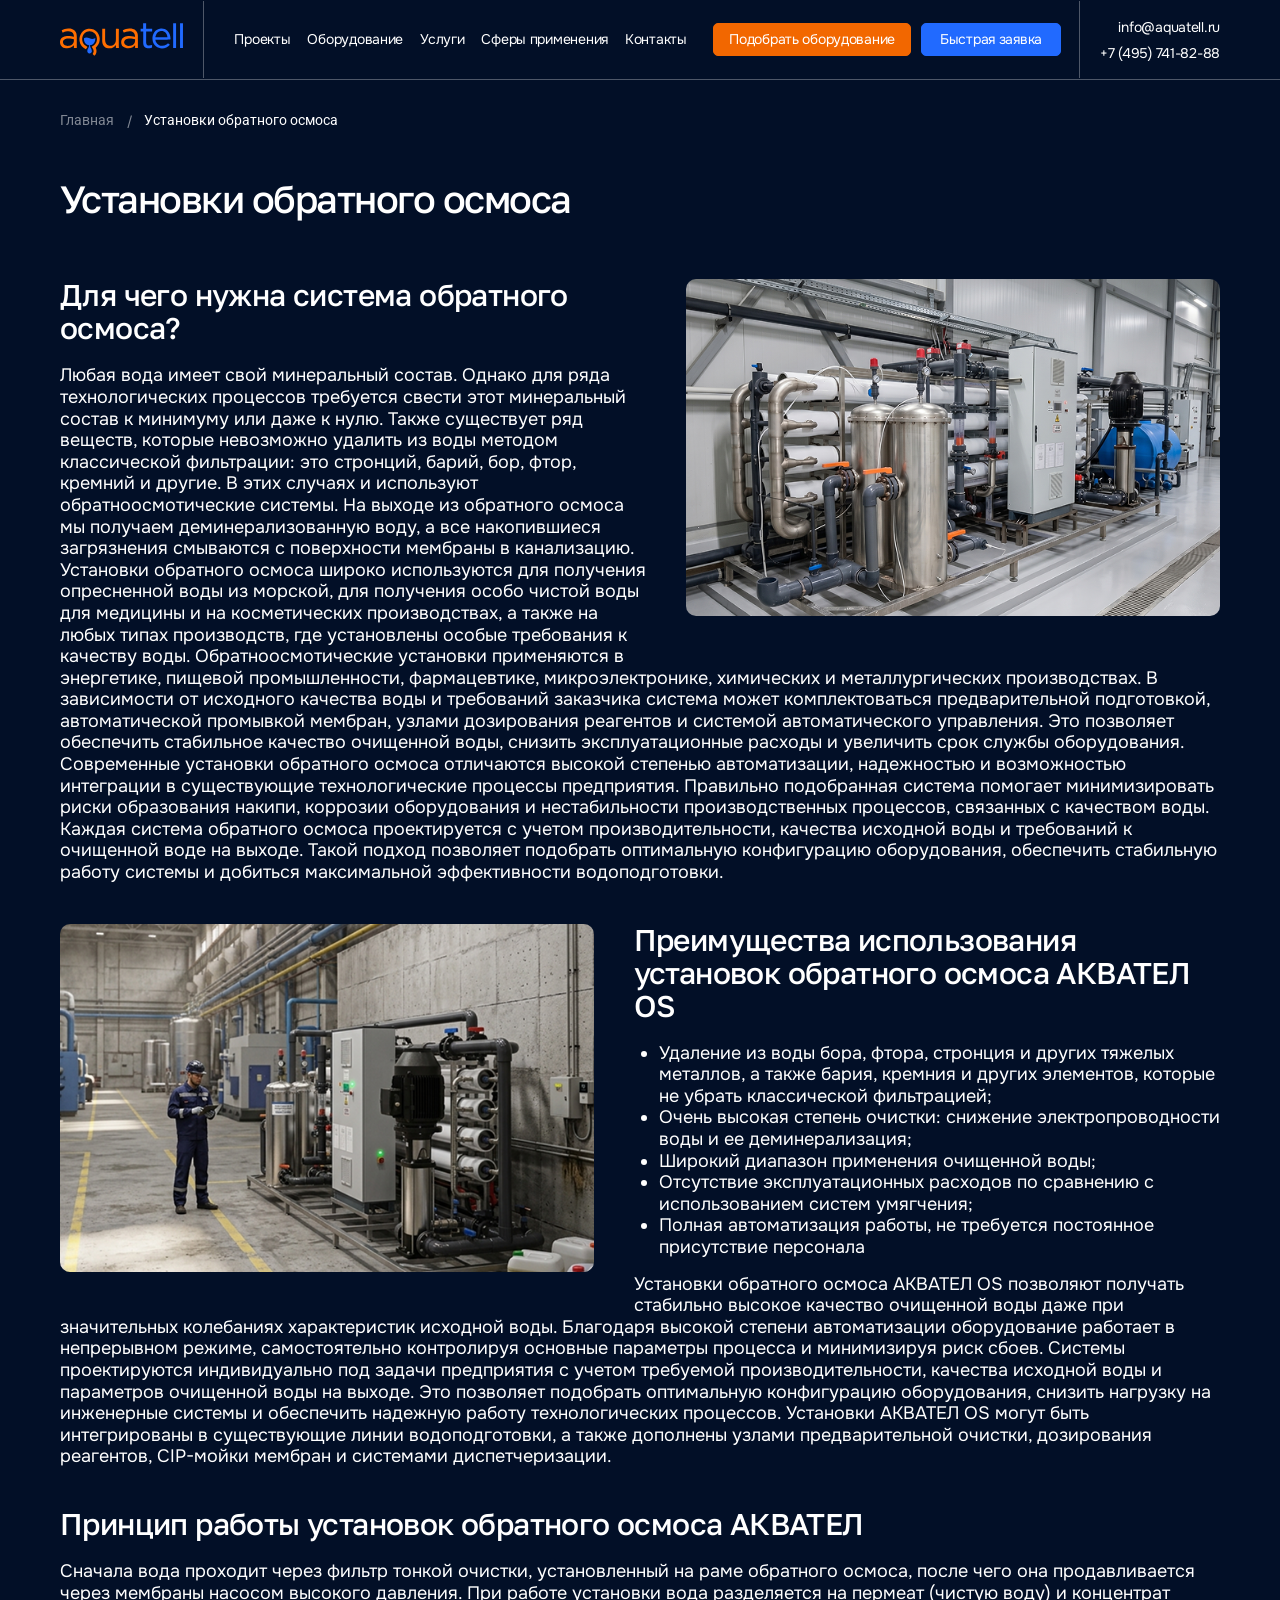
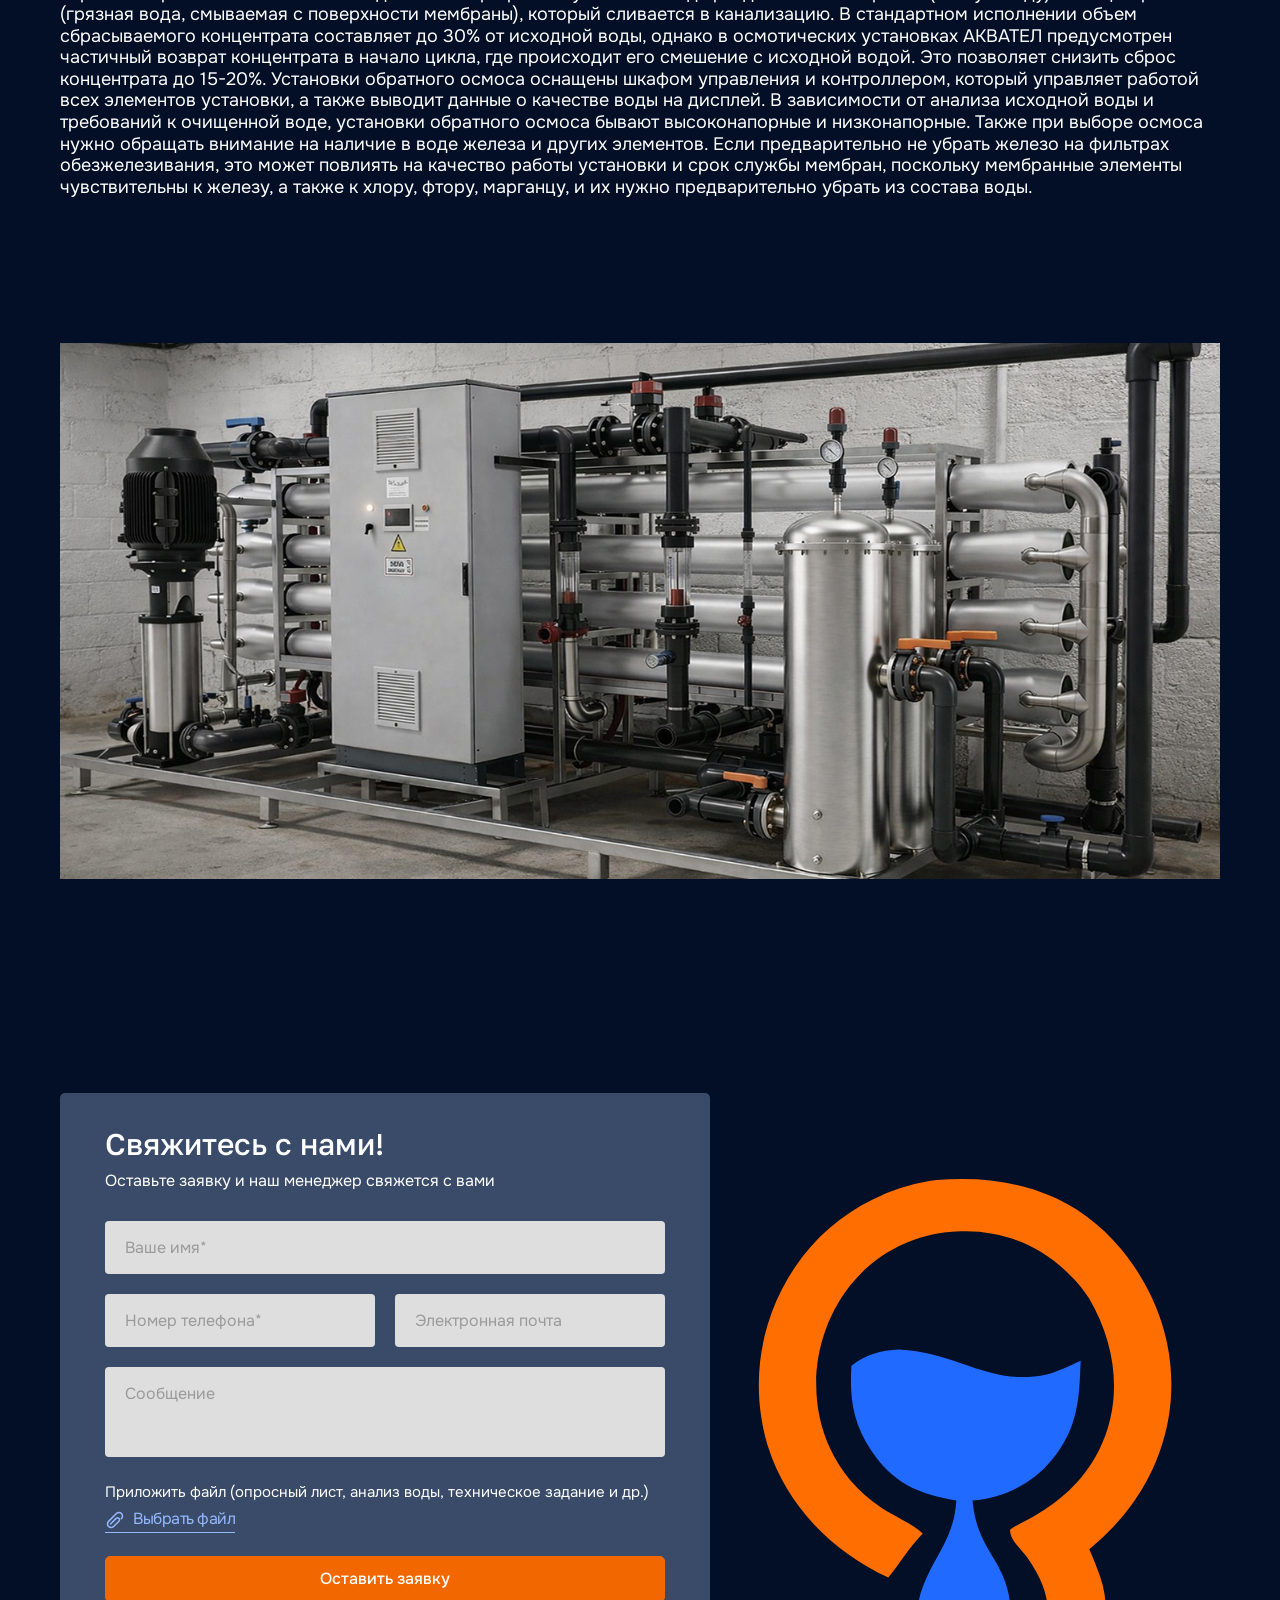
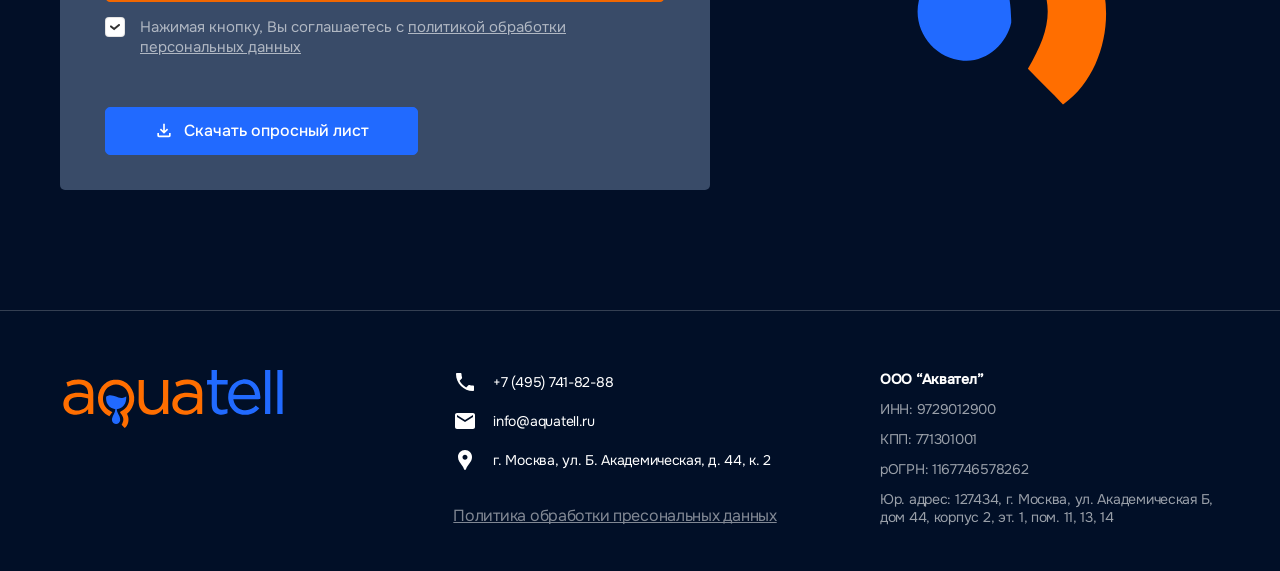
==== hardware-page.html @ abd2ed3e "Add files via upload" ====
<!DOCTYPE html>
<html lang="ru">
  <head>
    <title>Оборудование</title>
    <meta charset="utf-8">
    <meta name="viewport" content="width=device-width, initial-scale=1.0">
    <meta http-equiv="X-UA-Compatible" content="ie=edge">
    <meta name="description" content="Aquatell - Производство систем промышленной водоподготовки">
    <meta name="apple-mobile-web-app-title" content="Aquatell">
    <meta name="theme-color" content="#00000003;">
    <meta name="msapplication-navbutton-color" content="#00000003;">
    <meta name="apple-mobile-web-app-status-bar-style" content="default">
    <link rel="icon" type="image/png" href="img/favicon/favicon-96x96.png" sizes="96x96">
    <link rel="icon" type="image/svg+xml" href="img/favicon/favicon.svg">
    <link rel="shortcut icon" href="img/favicon/favicon.ico">
    <link rel="apple-touch-icon" sizes="180x180" href="img/favicon/apple-touch-icon.png">
    <link rel="manifest" href="img/favicon/site.webmanifest" crossorigin="use-credentials">
    <meta property="og:title" content="Aquatell">
    <meta property="og:image" content="img/content/open-graph.png">
    <meta property="og:type" content="website">
    <meta property="og:url" content="https://test.ru/">
    <meta property="og:description" content="Aquatell — Производство систем промышленной водоподготовки">
    <meta property="og:image:width" content="1200">
    <meta property="og:image:height" content="630">
    <link rel="stylesheet" href="css/style.min.css">
  </head>
  <body>
    <div class="visually-hidden"><svg xmlns="http://www.w3.org/2000/svg" xmlns:xlink="http://www.w3.org/1999/xlink"><defs>
<clipPath id="clip0_566_2673">
<rect width="24" height="24" fill="white"/>
</clipPath>

<clipPath id="clip0_566_2668">
<rect width="24" height="24" fill="white"/>
</clipPath>

<clipPath id="clip0_566_2663">
<rect width="24" height="24" fill="white"/>
</clipPath>
</defs><symbol id="icon-arrow-right" viewBox="0 0 8 15"><g fill="none">
  <path d="M0.00180292 1.15557L1.1344 -0.00028038L7.3034 6.29913C7.40284 6.40006 7.48176 6.52009 7.53561 6.65231C7.58946 6.78452 7.61719 6.92631 7.61719 7.06951C7.61719 7.21272 7.58946 7.3545 7.53561 7.48672C7.48176 7.61893 7.40284 7.73896 7.3034 7.8399L1.1344 14.1426L0.00287008 12.9867L5.79291 7.07115L0.00180292 1.15557Z" fill="CurrentColor"/>
</g></symbol><symbol id="icon-arrow-top-right" viewBox="0 0 20 20"><g fill="none">
  <path d="M18.207 18.5V1H0.707031M18.207 1L0.707031 18.5" stroke="CurrentColor" stroke-width="2"/>
</g></symbol><symbol id="icon-attach" viewBox="0 0 20 20"><g fill="none">
<path d="M16.3383 8.73415L16.4525 8.62082C17.1237 7.94757 17.5006 7.03567 17.5006 6.08499C17.5006 5.13431 17.1237 4.22241 16.4525 3.54915C15.7796 2.87733 14.8675 2.5 13.9167 2.5C12.9658 2.5 12.0537 2.87733 11.3808 3.54915L3.54915 11.3808C2.87733 12.0537 2.5 12.9658 2.5 13.9167C2.5 14.8675 2.87733 15.7796 3.54915 16.4525C4.22241 17.1237 5.13431 17.5006 6.08499 17.5006C7.03567 17.5006 7.94757 17.1237 8.62082 16.4525L13.9133 11.1558C14.1861 10.8819 14.3716 10.5333 14.4466 10.1541C14.5216 9.77488 14.4827 9.38194 14.3348 9.02479C14.1869 8.66764 13.9366 8.36226 13.6154 8.14712C13.2942 7.93198 12.9166 7.81671 12.53 7.81582C12.0111 7.81613 11.5136 8.02233 11.1467 8.38915L5.59915 13.9358" stroke="CurrentColor" stroke-width="1.5" stroke-miterlimit="10" stroke-linecap="round" stroke-linejoin="round"/>
</g></symbol><symbol id="icon-breadcrumb" viewBox="0 0 6 9"><g fill="none">
  <path d="M0.5 0.5L4.5 4.5L0.5 8.5" stroke="CurrentColor" stroke-linecap="round"/>
</g></symbol><symbol id="icon-check" viewBox="0 0 10 7"><g fill="none">
<path d="M1 2.42857L4.13043 5L9 1" stroke="CurrentColor" stroke-width="2" stroke-linecap="round"/>
</g></symbol><symbol id="icon-cross" viewBox="0 0 30 30"><g fill="none">
  <path fill-rule="evenodd" clip-rule="evenodd" d="M6.83667 6.83667C7.01246 6.66111 7.25074 6.5625 7.49918 6.5625C7.74761 6.5625 7.98589 6.66111 8.16168 6.83667L23.1617 21.8367C23.2538 21.9225 23.3277 22.026 23.3789 22.141C23.4301 22.256 23.4577 22.3801 23.4599 22.506C23.4621 22.6319 23.439 22.7569 23.3918 22.8737C23.3447 22.9904 23.2745 23.0965 23.1855 23.1855C23.0965 23.2745 22.9904 23.3447 22.8737 23.3918C22.7569 23.439 22.6319 23.4621 22.506 23.4599C22.3801 23.4577 22.256 23.4301 22.141 23.3789C22.026 23.3277 21.9225 23.2538 21.8367 23.1617L6.83667 8.16168C6.66111 7.98589 6.5625 7.74761 6.5625 7.49918C6.5625 7.25074 6.66111 7.01246 6.83667 6.83667Z" fill="CurrentColor"/>
  <path fill-rule="evenodd" clip-rule="evenodd" d="M23.1626 6.83667C23.3381 7.01246 23.4367 7.25074 23.4367 7.49918C23.4367 7.74761 23.3381 7.98589 23.1626 8.16168L8.16255 23.1617C7.98483 23.3273 7.74978 23.4174 7.5069 23.4131C7.26402 23.4089 7.03229 23.3105 6.86052 23.1387C6.68876 22.9669 6.59037 22.7352 6.58608 22.4923C6.5818 22.2495 6.67195 22.0144 6.83755 21.8367L21.8376 6.83667C22.0133 6.66111 22.2516 6.5625 22.5001 6.5625C22.7485 6.5625 22.9868 6.66111 23.1626 6.83667Z" fill="CurrentColor"/>
</g></symbol><symbol id="icon-delete" viewBox="0 0 16 16"><g fill="none">
<path d="M12 4L4 12M4 4L12 12" stroke="#CE4242" stroke-width="2" stroke-linecap="round" stroke-linejoin="round"/>
</g></symbol><symbol id="icon-download" viewBox="0 0 20 20"><g fill="none">
<path d="M9.9987 12.834L5.83203 8.66732L6.9987 7.45898L9.16536 9.62565V2.83398H10.832V9.62565L12.9987 7.45898L14.1654 8.66732L9.9987 12.834ZM4.9987 16.1673C4.54036 16.1673 4.14814 16.0043 3.82203 15.6782C3.49592 15.352 3.33259 14.9595 3.33203 14.5007V12.0007H4.9987V14.5007H14.9987V12.0007H16.6654V14.5007C16.6654 14.959 16.5023 15.3515 16.1762 15.6782C15.8501 16.0048 15.4576 16.1679 14.9987 16.1673H4.9987Z" fill="CurrentColor"/>
</g></symbol><symbol id="icon-loc" viewBox="0 0 24 24"><g fill="none">
<g clip-path="url(#clip0_566_2673)">
<path d="M12 2C8.13 2 5 5.13 5 9C5 10.74 5.5 12.37 6.41 13.84C7.36 15.38 8.61 16.7 9.57 18.24C10.04 18.99 10.38 19.69 10.74 20.5C11 21.05 11.21 22 12 22C12.79 22 13 21.05 13.25 20.5C13.62 19.69 13.95 18.99 14.42 18.24C15.38 16.71 16.63 15.39 17.58 13.84C18.5 12.37 19 10.74 19 9C19 5.13 15.87 2 12 2ZM12 11.75C10.62 11.75 9.5 10.63 9.5 9.25C9.5 7.87 10.62 6.75 12 6.75C13.38 6.75 14.5 7.87 14.5 9.25C14.5 10.63 13.38 11.75 12 11.75Z" fill="white"/>
</g>

</g></symbol><symbol id="icon-mail" viewBox="0 0 24 24"><g fill="none">
<g clip-path="url(#clip0_566_2668)">
<path d="M20 4H4C2.9 4 2.01 4.9 2.01 6L2 18C2 19.1 2.9 20 4 20H20C21.1 20 22 19.1 22 18V6C22 4.9 21.1 4 20 4ZM20 8L12 13L4 8V6L12 11L20 6V8Z" fill="white"/>
</g>

</g></symbol><symbol id="icon-max" viewBox="0 0 16 16"><g fill="none">
<path fill-rule="evenodd" clip-rule="evenodd" d="M8.17189 15.9543C6.60169 15.9543 5.87199 15.7241 4.60362 14.8032C3.80132 15.8392 1.26075 16.6489 1.14995 15.2637C1.14995 14.2239 0.92072 13.3452 0.660929 12.3859C0.351482 11.2041 0 9.888 0 7.98102C0 3.42646 3.72111 0 8.12987 0C12.5424 0 16 3.59529 16 8.02321C16.0148 12.3827 12.5125 15.9311 8.17189 15.9543ZM8.23685 3.93678C6.08977 3.82552 4.41641 5.31812 4.04583 7.6587C3.7402 9.59641 4.2827 11.9562 4.74497 12.079C4.96655 12.1327 5.52434 11.6799 5.87199 11.3307C6.44687 11.7296 7.11631 11.9691 7.81279 12.0252C10.0375 12.1327 11.9385 10.4317 12.0878 8.19974C12.1748 5.96306 10.4619 4.06863 8.23685 3.94063V3.93678Z" fill="CurrentColor"/>
</g></symbol><symbol id="icon-minus" viewBox="0 0 18 18"><g fill="none">
  <path d="M3.75 9H14.25" stroke="CurrentColor" stroke-linecap="round" stroke-linejoin="round"/>
</g></symbol><symbol id="icon-plus" viewBox="0 0 18 18"><g fill="none">
  <path d="M9 3.75V14.25" stroke="CurrentColor" stroke-linecap="round" stroke-linejoin="round"/>
  <path d="M3.75 9H14.25" stroke="CurrentColor" stroke-linecap="round" stroke-linejoin="round"/>
</g></symbol><symbol id="icon-tel" viewBox="0 0 24 24"><g fill="none">
<g clip-path="url(#clip0_566_2663)">
<path d="M6.62 10.79C8.06 13.62 10.38 15.93 13.21 17.38L15.41 15.18C15.68 14.91 16.08 14.82 16.43 14.94C17.55 15.31 18.76 15.51 20 15.51C20.55 15.51 21 15.96 21 16.51V20C21 20.55 20.55 21 20 21C10.61 21 3 13.39 3 4C3 3.45 3.45 3 4 3H7.5C8.05 3 8.5 3.45 8.5 4C8.5 5.25 8.7 6.45 9.07 7.57C9.18 7.92 9.1 8.31 8.82 8.59L6.62 10.79Z" fill="white"/>
</g>

</g></symbol><symbol id="icon-tg" viewBox="0 0 26 26"><g fill="none">
<path d="M21.1821 3.24611C20.9213 3.26545 20.6653 3.32663 20.424 3.42729H20.4207C20.1892 3.51911 19.0882 3.98223 17.4145 4.68423L11.4166 7.21029C7.11281 9.02217 2.88213 10.8064 2.88213 10.8064L2.9325 10.7869C2.9325 10.7869 2.64081 10.8828 2.33613 11.0916C2.14746 11.2108 1.98539 11.3677 1.86 11.5523C1.7105 11.7717 1.59025 12.1072 1.63494 12.4542C1.70806 13.0408 2.08831 13.3926 2.36131 13.5868C2.63756 13.7834 2.90081 13.8752 2.90081 13.8752H2.90731L6.87475 15.2118C7.05269 15.783 8.08375 19.1727 8.33156 19.9535C8.47781 20.4199 8.62 20.7116 8.79794 20.9342C8.88298 21.048 8.98562 21.143 9.10587 21.2194C9.16833 21.257 9.23556 21.2859 9.30575 21.3055L9.26512 21.2958C9.27731 21.299 9.28706 21.3088 9.296 21.312C9.3285 21.321 9.35044 21.3242 9.39187 21.3307C10.0199 21.5209 10.5245 21.1309 10.5245 21.1309L10.5529 21.1081L12.8954 18.9753L16.8214 21.9872L16.9107 22.0254C17.7289 22.3845 18.5577 22.1847 18.9956 21.832C19.4368 21.477 19.6082 21.0228 19.6082 21.0228L19.6367 20.9497L22.6706 5.40736C22.7567 5.02386 22.7786 4.66473 22.6836 4.31617C22.586 3.96315 22.3596 3.65959 22.049 3.46548C21.7886 3.30704 21.4865 3.23061 21.1821 3.24611ZM21.1 4.91173C21.0967 4.96292 21.1065 4.95723 21.0837 5.05554V5.06448L18.0783 20.4451C18.0653 20.467 18.0434 20.515 17.9832 20.5629C17.9199 20.6133 17.8695 20.645 17.6054 20.5402L12.8036 16.8587L9.90294 19.5026L10.5123 15.6107L18.3578 8.29823C18.6812 7.99761 18.5731 7.93423 18.5731 7.93423C18.5959 7.56536 18.0848 7.82617 18.0848 7.82617L8.19181 13.9549L8.18856 13.9386L3.44681 12.342V12.3388L3.43463 12.3364L3.459 12.3266L3.485 12.3136L3.51019 12.3047C3.51019 12.3047 7.74412 10.5204 12.0479 8.70854C14.2027 7.80098 16.3737 6.88692 18.0434 6.18167C19.0336 5.76486 20.0249 5.35048 21.0171 4.93854C21.0837 4.91254 21.0521 4.91173 21.1 4.91173Z" fill="CurrentColor"/>
</g></symbol><symbol id="icon-update" viewBox="0 0 20 20"><g fill="none">
<path d="M17 8.06603V3.82604L15.3013 5.52604C14.2598 4.312 12.8342 3.49172 11.2618 3.2018C9.68938 2.91189 8.06521 3.16985 6.65978 3.93272C5.25434 4.69559 4.15248 5.91732 3.53771 7.39441C2.92295 8.87151 2.8324 10.5148 3.28114 12.0506C3.72988 13.5864 4.69082 14.922 6.00392 15.8349C7.31701 16.7478 8.90299 17.1829 10.4977 17.0678C12.0924 16.9527 13.5996 16.2943 14.7681 15.2022C15.9367 14.1101 16.6962 12.6504 16.9201 11.066H15.5112C15.29 12.3308 14.6435 13.4818 13.6789 14.3284C12.7143 15.1749 11.4895 15.6661 10.2077 15.7203C8.92592 15.7746 7.66408 15.3888 6.63146 14.6269C5.59883 13.8649 4.85746 12.7726 4.53029 11.5311C4.20312 10.2896 4.3098 8.97349 4.83264 7.80099C5.35548 6.62849 6.26308 5.67006 7.40491 5.08465C8.54675 4.49923 9.85423 4.322 11.1105 4.58235C12.3668 4.84269 13.4965 5.52497 14.3121 6.51603L12.7633 8.06603H17Z" fill="CurrentColor"/>
</g></symbol><symbol id="logo-xl" viewBox="0 0 492 626"><g fill="none">
<path d="M211.509 1.33591C297.919 -6.02332 376.091 16.4166 431.369 83.7523C524.327 196.985 506.338 349.351 393.322 440.525C398.068 451.453 402.365 461.837 406.236 473.09C423.88 524.379 408.321 592.644 361.981 625.441C349.715 611.939 333.392 596.776 320.258 582.876C348.955 534.083 354.72 500.567 319.31 450.179C311.908 439.645 299.008 430.331 299.004 417.476C305.122 412.671 318.485 406.235 325.901 402.151C427.397 346.255 447.846 236.392 393.189 142.346C384.172 128.499 375.785 118.942 363.417 107.624C330.331 76.8516 285.796 60.4565 240.025 62.2014C66.0344 67.4062 6.35844 297.494 145.529 391.048C160.74 401.272 182.084 409.918 195.105 421.783C176.468 441.75 170.271 453.986 154.139 474.376C74.9509 437.529 15.5594 368.942 2.88843 283.048C-7.44944 215.741 10.2049 147.204 51.9581 92.5589C90.3999 42.6036 147.885 9.73471 211.509 1.33591Z" fill="#FF6E00"/>
<path d="M166.87 202.779C237.174 206.089 275.657 247.328 342.779 232.564C354.229 230.046 371.622 221.245 383.051 216.211C381.387 262.453 379.835 296.914 348.134 335.049C324.748 363.181 291.511 379.234 254.385 382.7C260.26 449.675 301.624 452.778 300.408 528.22C295.226 552.862 270.904 575.632 243.4 573.299C207.681 570.272 182.279 536.493 190.538 501.307C201.431 454.899 232.358 433.379 235.094 382.673C189.089 374.394 159.699 362.05 133.431 322.427C112.009 290.117 107.869 260.111 110.244 222.324C127.905 208.147 144.927 203.996 166.87 202.779Z" fill="#216AFF"/>
</g></symbol><symbol id="logo" viewBox="0 0 155 41"><g fill="none">
  <path fill-rule="evenodd" clip-rule="evenodd" d="M10.7679 6.70391C13.6595 6.69129 16.5956 7.30012 18.6946 9.44911C21.6689 12.4942 21.1608 17.0765 21.1604 20.9896L21.1704 31.1564C19.9845 31.1922 18.6939 31.1684 17.4996 31.1676L17.5176 27.8272C14.3684 31.269 10.3062 32.3941 5.79031 31.2415C3.51599 30.6609 1.89294 29.3942 0.73085 27.3254C-0.026349 25.6341 -0.228202 23.6874 0.281376 21.9089C2.33406 14.7456 12.3624 15.765 17.5629 17.1652C17.494 16.3115 17.401 15.2265 17.2049 14.4305C15.846 8.9132 8.49902 9.64601 4.5356 11.3051C4.07466 11.4981 3.5797 11.6468 3.10107 11.7692C2.83565 10.787 2.44782 9.72539 2.15963 8.7039C5.4502 7.40207 6.66914 6.97882 10.2364 6.73143C10.413 6.71355 10.5905 6.70438 10.7679 6.70391ZM17.4913 20.1907C15.6082 19.4629 11.8127 18.9144 9.82666 19.158C6.87077 19.365 3.50784 20.671 3.7983 24.3268C3.88648 25.4529 4.4164 26.4959 5.26901 27.2209C6.90711 28.622 9.61569 28.9116 11.6452 28.4685C13.6818 28.0102 15.4236 27.1619 16.6218 25.3312C17.6606 23.7443 17.511 22.0164 17.4913 20.1907Z" fill="#FF6E00"/>
  <path fill-rule="evenodd" clip-rule="evenodd" d="M87.6775 6.71295C90.5322 6.70731 93.574 7.2928 95.6929 9.38802C98.7555 12.4166 98.1665 16.895 98.1656 20.8694L98.1722 31.17L94.6477 31.1674L94.6063 27.7793C93.6899 28.7215 92.8449 29.5346 91.7083 30.2099C88.0774 32.3667 82.6541 32.1951 79.3732 29.4194C78.6761 28.8294 78.2339 28.1139 77.7785 27.3323C77.0672 25.8313 76.8593 24.1347 77.1867 22.5021C78.5181 15.592 87.4159 15.5555 92.6802 16.718C93.3379 16.8631 93.9965 16.9963 94.6561 17.1309C94.4011 9.983 89.0681 9.26949 83.3268 10.7133C82.2871 10.9748 81.27 11.4329 80.2454 11.7715C79.8117 10.844 79.4721 9.7675 79.1381 8.79042C82.2854 7.42614 83.8848 6.94908 87.3398 6.73161C87.4517 6.71966 87.5646 6.71342 87.6775 6.71295ZM94.6345 20.2267C92.7687 19.4981 88.7323 18.8671 86.7697 19.1565C84.9227 19.3315 83.0024 19.7681 81.7483 21.3011C81.0323 22.166 80.6915 23.2883 80.8025 24.4128C81.1469 28.1965 85.7752 29.109 88.7841 28.4403C90.8089 27.9552 92.6381 27.0169 93.7625 25.1761C94.7946 23.4869 94.5978 22.109 94.6345 20.2267Z" fill="#FF6E00"/>
  <path fill-rule="evenodd" clip-rule="evenodd" d="M127.124 6.62587C130.199 6.38929 133.081 7.25371 135.372 9.37919C138.044 11.8574 139.111 15.5433 139.267 19.1199C139.286 19.5528 139.301 20.1686 138.988 20.5046C138.716 20.7958 122.098 20.6203 120.146 20.6773C120.467 22.2142 120.786 23.3856 121.629 24.7389C122.759 26.5201 124.537 27.7744 126.575 28.2276C129.356 28.8606 131.873 28.2101 134.234 26.6933C134.904 26.1808 135.442 25.6627 136.054 25.0864C136.919 25.7642 137.545 26.4957 138.548 27.0792L138.529 27.1026C134.407 32.3004 126.016 33.3018 120.902 29.0735C118.447 27.0021 116.901 24.026 116.601 20.7977C115.903 13.7497 119.822 7.35956 127.072 6.63304C127.093 6.62931 127.1 6.62779 127.124 6.62587ZM135.412 17.5854C135.079 12.8996 131.942 9.39598 127.143 9.77376C123.748 10.3513 121.536 12.584 120.583 15.9704C120.43 16.5154 120.384 16.8806 120.186 17.4325L120.254 17.5369C120.894 17.6706 122.5 17.6239 123.226 17.6233L128.465 17.6163C130.718 17.6169 133.179 17.6605 135.412 17.5854Z" fill="#216AFF"/>
  <path d="M35.5156 6.91129C40.0282 6.50932 44.1107 7.735 46.9975 11.4129C51.8521 17.5977 50.9126 25.92 45.0105 30.8999C45.2584 31.4968 45.4828 32.0639 45.685 32.6786C46.6064 35.48 45.7938 39.2086 43.3738 41C42.7332 40.2625 41.8808 39.4343 41.1949 38.6751C42.6935 36.01 42.9946 34.1793 41.1454 31.4272C40.7588 30.8518 40.0851 30.3431 40.0849 29.6409C40.4044 29.3785 41.1023 29.027 41.4895 28.8039C46.79 25.7509 47.858 19.7501 45.0036 14.6133C44.5327 13.857 44.0947 13.3349 43.4488 12.7168C41.7209 11.036 39.3951 10.1405 37.0048 10.2358C27.9184 10.5201 24.8018 23.0875 32.0698 28.1974C32.8642 28.7559 33.9789 29.2281 34.6589 29.8762C33.6856 30.9668 33.362 31.6351 32.5195 32.7488C28.384 30.7362 25.2824 26.99 24.6206 22.2985C24.0808 18.6221 25.0027 14.8786 27.1832 11.8939C29.1908 9.16533 32.1929 7.37003 35.5156 6.91129Z" fill="#FF6E00"/>
  <path d="M53.2415 7.10753C54.4629 7.05935 55.6858 7.05772 56.9074 7.10265L56.9025 7.41189C56.8701 10.5038 56.8605 13.5958 56.8736 16.6879C56.8702 20.6939 56.1816 26.7252 61.3474 28.0216C63.728 28.6191 66.517 28.17 68.316 26.3528C69.2425 25.4136 69.898 24.2346 70.2115 22.9436C70.5891 21.3786 70.4566 18.0687 70.4552 16.3357L70.4621 7.08956C71.5263 7.07111 73.1804 7.01977 74.2 7.12665C74.2263 9.32774 74.1065 11.8143 74.1104 14.0992L74.1045 23.6555C74.1043 26.2015 74.0575 28.5588 74.2489 31.1011C73.2146 31.2292 71.534 31.1677 70.4619 31.154C70.4599 29.9027 70.4891 28.5896 70.3492 27.3521C68.2562 30.3836 66.0428 31.5775 62.3705 31.6623C58.0265 31.7627 54.3673 29.2075 53.4672 24.7867C53.0573 22.7739 53.2309 19.972 53.2319 17.8507L53.2415 7.10753Z" fill="#FF6E00"/>
  <path d="M104.754 0.0698612C105.778 -0.0364749 107.48 0.00953347 108.56 0.0119711L108.552 7.0649L116.171 7.09071L116.124 10.3335L108.567 10.3255L108.549 20.0708C108.549 21.4721 108.508 22.8936 108.551 24.2927C108.704 29.1917 112.837 28.3794 116.037 27.5475L116.029 30.5979L114.592 31.1813C112.918 31.6437 111.797 31.7922 110.052 31.5058C104.127 30.1349 104.87 25.3883 104.872 20.4593L104.886 10.3421C103.792 10.3318 102.697 10.3362 101.602 10.3553C101.563 9.28386 101.589 8.14948 101.597 7.07302L104.734 7.07513C104.788 4.80492 104.749 2.35374 104.754 0.0698612Z" fill="#216AFF"/>
  <path d="M33.1843 17.9142C36.8559 18.0949 38.8656 20.3474 42.371 19.541C42.9689 19.4035 43.8773 18.9227 44.4742 18.6478C44.3872 21.1735 44.3062 23.0558 42.6506 25.1388C41.4293 26.6753 39.6936 27.5522 37.7547 27.7414C38.0615 31.3996 40.2217 31.5691 40.1582 35.6898C39.8876 37.0357 38.6174 38.2795 37.181 38.152C35.3156 37.9867 33.9891 36.1416 34.4204 34.2198C34.9892 31.685 36.6044 30.5096 36.7473 27.74C34.3447 27.2878 32.8099 26.6136 31.4381 24.4494C30.3193 22.6846 30.1031 21.0456 30.2271 18.9817C31.1495 18.2073 32.0384 17.9806 33.1843 17.9142Z" fill="#216AFF"/>
  <path d="M142.58 0.029939C143.785 0.000668916 145.079 0.0254177 146.29 0.0273391L146.277 21.1819L146.286 27.4845C146.288 28.6025 146.332 30.066 146.258 31.1616C145.023 31.1707 143.787 31.1659 142.551 31.1473C142.607 26.8958 142.623 22.6439 142.598 18.3922L142.58 0.029939Z" fill="#216AFF"/>
  <path d="M151.281 0.0243482C152.493 0.00580341 153.75 0.0227614 154.966 0.0226945L154.961 19.5091C154.96 23.3622 154.91 27.3318 155 31.1689L151.264 31.1712L151.281 0.0243482Z" fill="#216AFF"/>
</g></symbol></svg>
    </div>
    <div class="wrapper header-top-80">
      <header class="header" data-header data-media="(min-width: 1200px)">
        <div class="container">
          <div class="header__wrapper"><a class="header__logo" href="index.html">
              <svg width="155" height="41" aria-hidden="true">
                <use xlink:href="#logo"></use>
              </svg></a>
            <div class="header__main">
              <nav class="main-nav">
                <div class="container">
                  <ul class="main-nav__list list-reset">
                    <li class="main-nav__item"><a class="main-nav__link" href="#">Проекты</a></li>
                    <li class="main-nav__item"><a class="main-nav__link" href="#">Оборудование</a></li>
                    <li class="main-nav__item"><a class="main-nav__link" href="#">Услуги</a></li>
                    <li class="main-nav__item"><a class="main-nav__link" href="#">Сферы применения</a></li>
                    <li class="main-nav__item"><a class="main-nav__link" href="#">Контакты</a></li>
                  </ul>
                </div>
              </nav>
              <div class="header__burger-footer">
                <div class="container">
                  <div class="header__inner"><a class="header__tel" href="tel:+74957418288">+7 (495) 741-82-88</a><a class="header__email" href="mailto:info@aquatell.ru">info@aquatell.ru</a></div>
                  <div class="header__actions">
                    <a class="btn btn--size-xs header__btn" href="#" data-open-modal="questionnaire">Подобрать оборудование
                    </a>
                    <button class="btn btn--size-xs btn--color-blue header__btn" type="button" data-open-modal="modal-quick-feedback">Быстрая заявка
                    </button>
                  </div>
                </div>
              </div>
            </div>
            <div class="header__inner"><a class="header__email" href="mailto:info@aquatell.ru">info@aquatell.ru</a><a class="header__tel" href="tel:+74957418288">+7 (495) 741-82-88</a></div>
            <button class="btn-reset header__toggle" type="button" data-toggle-menu><span class="burger"><span class="burger__span"></span></span></button>
          </div>
        </div>
      </header>
      <main>
        <div class="breadcrumbs">
          <div class="container">
            <ul class="list-reset breadcrumbs__list">
              <li class="breadcrumbs__item"><a class="breadcrumbs__link" href="index.html">Главная<span class="breadcrumbs__icon">/</span></a>
              </li>
              <li class="breadcrumbs__item"><span class="breadcrumbs__text">Установки обратного осмоса</span>
              </li>
            </ul>
          </div>
        </div>
        <section class="hardware template">
          <div class="container">
            <div class="template__content">
              <h2>Установки обратного осмоса</h2><img src="img/content/template/img-01.png" width="674" height="425" align="right">
              <h3>Для чего нужна система обратного осмоса?</h3>
              <p>Любая вода имеет свой минеральный состав. Однако для ряда технологических процессов требуется свести этот минеральный состав к минимуму или даже к нулю. Также существует ряд веществ, которые невозможно удалить из воды методом классической фильтрации: это стронций, барий, бор, фтор, кремний и другие. В этих случаях и используют обратноосмотические системы. На выходе из обратного осмоса мы получаем деминерализованную воду, а все накопившиеся загрязнения смываются с поверхности мембраны в канализацию. Установки обратного осмоса широко используются для получения опресненной воды из морской, для получения особо чистой воды для медицины и на косметических производствах, а также на любых типах производств, где установлены особые требования к качеству воды. Обратноосмотические установки применяются в энергетике, пищевой промышленности, фармацевтике, микроэлектронике, химических и металлургических производствах. В зависимости от исходного качества воды и требований заказчика система может комплектоваться предварительной подготовкой, автоматической промывкой мембран, узлами дозирования реагентов и системой автоматического управления. Это позволяет обеспечить стабильное качество очищенной воды, снизить эксплуатационные расходы и увеличить срок службы оборудования. Современные установки обратного осмоса отличаются высокой степенью автоматизации, надежностью и возможностью интеграции в существующие технологические процессы предприятия. Правильно подобранная система помогает минимизировать риски образования накипи, коррозии оборудования  и нестабильности производственных процессов, связанных с качеством воды. Каждая система обратного осмоса проектируется с учетом производительности, качества исходной воды и требований к очищенной воде на выходе. Такой подход позволяет подобрать оптимальную конфигурацию оборудования, обеспечить стабильную работу системы и добиться максимальной эффективности водоподготовки.</p><img src="img/content/template/img-02.png" width="651" height="425" align="left">
              <h3>Преимущества использования установок обратного осмоса АКВАТЕЛ OS</h3>
              <ul> 
                <li>Удаление из воды бора, фтора, стронция и других тяжелых металлов, а также бария, кремния и других элементов, которые не убрать классической фильтрацией;</li>
                <li>Очень высокая степень очистки: снижение электропроводности воды и ее деминерализация;</li>
                <li>Широкий диапазон применения очищенной воды;</li>
                <li>Отсутствие эксплуатационных расходов по сравнению с использованием систем умягчения;</li>
                <li>Полная автоматизация работы, не требуется постоянное присутствие персонала</li>
              </ul>
              <p>Установки обратного осмоса АКВАТЕЛ OS позволяют получать стабильно высокое качество очищенной воды даже при значительных колебаниях характеристик исходной воды. Благодаря высокой степени автоматизации оборудование работает в непрерывном режиме, самостоятельно контролируя основные параметры процесса и минимизируя риск сбоев. Системы проектируются индивидуально под задачи предприятия с учетом  требуемой производительности, качества исходной воды и параметров  очищенной воды на выходе. Это позволяет подобрать оптимальную конфигурацию оборудования, снизить нагрузку на инженерные системы и обеспечить надежную работу технологических процессов. Установки АКВАТЕЛ OS могут быть интегрированы в существующие линии водоподготовки, а также дополнены узлами предварительной очистки, дозирования реагентов, CIP-мойки мембран и системами диспетчеризации.</p>
              <h3>Принцип работы установок обратного осмоса АКВАТЕЛ</h3>
              <p>Сначала вода проходит через фильтр тонкой очистки, установленный на раме обратного осмоса, после чего она продавливается через мембраны насосом высокого давления. При работе установки вода разделяется на пермеат (чистую воду) и концентрат (грязная вода, смываемая с поверхности мембраны), который сливается в канализацию. В стандартном исполнении объем сбрасываемого концентрата составляет до 30% от исходной воды, однако в осмотических установках АКВАТЕЛ предусмотрен частичный возврат концентрата в начало цикла, где происходит его смешение с исходной водой. Это позволяет снизить сброс концентрата до 15-20%. Установки обратного осмоса оснащены шкафом управления и контроллером, который управляет работой всех элементов установки, а также выводит данные о качестве воды на дисплей. В зависимости от анализа исходной воды и требований к очищенной воде, установки обратного осмоса бывают высоконапорные и низконапорные. Также при выборе осмоса нужно обращать внимание на наличие в воде железа и других элементов. Если предварительно не убрать железо на фильтрах обезжелезивания, это может повлиять на качество работы установки и срок службы мембран, поскольку мембранные элементы чувствительны к железу, а также к хлору, фтору, марганцу, и их нужно предварительно убрать из состава воды.</p><img src="img/content/template/img-03.png" width="1440" height="665" align="center">
            </div>
          </div>
        </section>
        <section class="feedback">
          <div class="container"> 
            <div class="feedback__wrapper">
              <div class="feedback-form">
                <h2 class="feedback-form__title">Свяжитесь с нами!</h2>
                <p class="feedback-form__text">Оставьте заявку и наш менеджер свяжется с вами</p>
                <form action="#" method="post" data-validation data-feedback-form>
                  <div class="custom-input" data-validation-type="text">
                    <label>
                      <input type="text" name="user-name" placeholder="Ваше имя*" autocomplete="off">
                    </label>
                  </div>
                  <div class="feedback-form__inner">
                    <div class="custom-input" data-validation-type="phone">
                      <label>
                        <input type="tel" name="user-phone" placeholder="Номер телефона*" autocomplete="off">
                      </label>
                    </div>
                    <div class="custom-input">
                      <label>
                        <input type="email" name="user-email" placeholder="Электронная почта" autocomplete="off">
                      </label>
                    </div>
                  </div>
                  <div class="custom-textarea">
                    <label>
                      <textarea name="user-text" placeholder="Сообщение"></textarea>
                    </label>
                  </div>
                  <div class="feedback-form__actions">
                    <div class="form-attachment">
                      <p class="form-attachment__text">Приложить файл (опросный лист, анализ воды, техническое задание и др.)</p>
                      <button class="form-attachment__btn btn-reset" type="button" data-attachment-btn>
                        <svg width="20" height="20" aria-hidden="true">
                          <use xlink:href="#icon-attach"></use>
                        </svg><span>Выбрать файл</span>
                      </button>
                      <div class="form-attachment__files" data-attachment-files></div>
                    </div>
                    <button class="btn feedback-form__btn" type="submit">Оставить заявку
                    </button>
                    <div class="custom-checkbox" data-validation-type="checkbox">
                      <label>
                        <input type="checkbox" name="user-personal-data" checked><span class="custom-checkbox__icon">
                          <svg width="10" height="7" aria-hidden="true">
                            <use xlink:href="#icon-check"></use>
                          </svg></span><span class="custom-checkbox__label">Нажимая кнопку, Вы соглашаетесь с <a href='#'>политикой обработки персональных данных</a></span>
                      </label>
                    </div>
                  </div>
                  <div class="errors" data-validation-errors></div>
                </form>
                <button class="btn btn--color-blue feedback-form__download-btn" type="button">Скачать опросный лист
                  <svg width="20" height="20" aria-hidden="true">
                    <use xlink:href="#icon-download"></use>
                  </svg>
                </button>
              </div>
              <div class="feedback__img"> <img src="img/content/img-logo.svg" width="492" height="626">
              </div>
            </div>
          </div>
        </section>
      </main>
      <footer class="footer">
        <div class="container">
          <div class="footer__wrapper"><a class="footer__logo" href="index.html">
              <svg width="164" height="77" aria-hidden="true">
                <use xlink:href="#logo"></use>
              </svg></a>
            <div class="footer__center"><a class="footer__link" href="tel:+74957418288"> 
                <svg width="24" height="24" aria-hidden="true">
                  <use xlink:href="#icon-tel"></use>
                </svg><span>+7 (495) 741-82-88</span></a><a class="footer__link" href="mailto:info@aquatell.ru"> 
                <svg width="24" height="24" aria-hidden="true">
                  <use xlink:href="#icon-mail"></use>
                </svg><span>info@aquatell.ru</span></a>
              <p class="footer__text">
                <svg width="24" height="24" aria-hidden="true">
                  <use xlink:href="#icon-loc"></use>
                </svg><span>г. Москва, ул. Б. Академическая, д. 44, к. 2</span>
              </p><a class="footer__privacy footer__privacy--desktop" href="#">Политика обработки пресональных данных</a>
            </div>
            <div class="footer__info">
              <h3 class="footer__subtitle">ООО “Аквател”</h3>
              <p>ИНН: 9729012900</p>
              <p>КПП: 771301001</p>
              <p>pОГРН: 1167746578262</p>
              <p>Юр. адрес: 127434, г. Москва, ул. Академическая Б, дом 44, корпус 2, эт. 1, пом. 11, 13, 14 </p>
            </div><a class="footer__privacy footer__privacy--mobile" href="#">Политика обработки пресональных данных</a>
          </div>
        </div>
      </footer>
    </div>
    <div class="modal modal--questionnaire" data-modal="questionnaire">
      <div class="modal__wrapper">
        <div class="modal__overlay" data-close-modal></div>
        <div class="modal__content">
          <div class="questionnaire modal-cart">
            <form action="#" method="post" data-questionnaire data-validation>
              <div class="questionnaire__body" data-questionnaire-body>
                <ol class="questionnaire__list list-reset" data-questionnaire-list>
                  <li class="questionnaire__item is-active" data-step>
                    <div class="questionnaire-step">
                      <div class="questionnaire-step__counter" data-counter></div>
                      <fieldset class="questionnaire-step__group">
                        <legend class="questionnaire-step__title">Укажите источник водоснабжения</legend>
                        <div class="questionnaire-step__inner">
                          <div class="custom-checkbox">
                            <label>
                              <input type="checkbox" name="source"><span class="custom-checkbox__icon">
                                <svg width="10" height="7" aria-hidden="true">
                                  <use xlink:href="#icon-check"></use>
                                </svg></span><span class="custom-checkbox__label">Скважина</span><img src="img/content/questionnaire/img-01.png" width="246" height="190">
                            </label>
                          </div>
                          <div class="custom-checkbox">
                            <label>
                              <input type="checkbox" name="source"><span class="custom-checkbox__icon">
                                <svg width="10" height="7" aria-hidden="true">
                                  <use xlink:href="#icon-check"></use>
                                </svg></span><span class="custom-checkbox__label">Поверхностный источник</span><img src="img/content/questionnaire/img-02.png" width="246" height="190">
                            </label>
                          </div>
                          <div class="custom-checkbox">
                            <label>
                              <input type="checkbox" name="source"><span class="custom-checkbox__icon">
                                <svg width="10" height="7" aria-hidden="true">
                                  <use xlink:href="#icon-check"></use>
                                </svg></span><span class="custom-checkbox__label">Водопровод</span><img src="img/content/questionnaire/img-03.png" width="246" height="190">
                            </label>
                          </div>
                        </div>
                        <div class="custom-textarea">
                          <label><span class="custom-textarea__label">Другое</span>
                            <textarea name="user-text" placeholder="Введите текст"></textarea>
                          </label>
                        </div>
                        <div class="form-attachment">
                          <p class="form-attachment__text">Приложите анализ исходной воды (при наличии)</p>
                          <button class="form-attachment__btn btn-reset" type="button" data-attachment-btn>
                            <svg width="20" height="20" aria-hidden="true">
                              <use xlink:href="#icon-attach"></use>
                            </svg><span>Выбрать файл</span>
                          </button>
                          <div class="form-attachment__files" data-attachment-files></div>
                        </div>
                      </fieldset>
                      <div class="questionnaire__nav">
                        <button class="btn questionnaire__btn questionnaire__btn--next" type="button" data-btn-next>Далее
                        </button>
                      </div>
                    </div>
                  </li>
                  <li class="questionnaire__item" data-step>
                    <div class="questionnaire-step">
                      <div class="questionnaire-step__counter" data-counter></div>
                      <fieldset class="questionnaire-step__group">
                        <legend class="questionnaire-step__title">Для каких целей нужна водоподготовка?</legend>
                        <div class="questionnaire-step__inner">
                          <div class="custom-checkbox">
                            <label>
                              <input type="checkbox" name="purpose"><span class="custom-checkbox__icon">
                                <svg width="10" height="7" aria-hidden="true">
                                  <use xlink:href="#icon-check"></use>
                                </svg></span><span class="custom-checkbox__label">Для питьевых целей</span><img src="img/content/questionnaire/img-04.png" width="246" height="190">
                            </label>
                          </div>
                          <div class="custom-checkbox">
                            <label>
                              <input type="checkbox" name="purpose"><span class="custom-checkbox__icon">
                                <svg width="10" height="7" aria-hidden="true">
                                  <use xlink:href="#icon-check"></use>
                                </svg></span><span class="custom-checkbox__label">Пищевое производство</span><img src="img/content/questionnaire/img-05.png" width="246" height="190">
                            </label>
                          </div>
                          <div class="custom-checkbox">
                            <label>
                              <input type="checkbox" name="purpose"><span class="custom-checkbox__icon">
                                <svg width="10" height="7" aria-hidden="true">
                                  <use xlink:href="#icon-check"></use>
                                </svg></span><span class="custom-checkbox__label">Химическое производство</span><img src="img/content/questionnaire/img-06.png" width="246" height="190">
                            </label>
                          </div>
                          <div class="custom-checkbox">
                            <label>
                              <input type="checkbox" name="purpose"><span class="custom-checkbox__icon">
                                <svg width="10" height="7" aria-hidden="true">
                                  <use xlink:href="#icon-check"></use>
                                </svg></span><span class="custom-checkbox__label">Для котельной</span><img src="img/content/questionnaire/img-07.png" width="246" height="190">
                            </label>
                          </div>
                          <div class="custom-checkbox">
                            <label>
                              <input type="checkbox" name="purpose"><span class="custom-checkbox__icon">
                                <svg width="10" height="7" aria-hidden="true">
                                  <use xlink:href="#icon-check"></use>
                                </svg></span><span class="custom-checkbox__label">Тепличный комплекс</span><img src="img/content/questionnaire/img-08.png" width="246" height="190">
                            </label>
                          </div>
                          <div class="custom-checkbox">
                            <label>
                              <input type="checkbox" name="purpose"><span class="custom-checkbox__icon">
                                <svg width="10" height="7" aria-hidden="true">
                                  <use xlink:href="#icon-check"></use>
                                </svg></span><span class="custom-checkbox__label">Парфюмерия/косметика</span><img src="img/content/questionnaire/img-09.png" width="246" height="190">
                            </label>
                          </div>
                        </div>
                        <div class="custom-textarea">
                          <label><span class="custom-textarea__label">Другое</span>
                            <textarea name="user-text" placeholder="Введите текст"></textarea>
                          </label>
                        </div>
                      </fieldset>
                      <div class="questionnaire__nav">
                        <button class="btn questionnaire__btn questionnaire__btn--prev" type="button" data-btn-prev>Назад
                        </button>
                        <button class="btn questionnaire__btn questionnaire__btn--next" type="button" data-btn-next>Далее
                        </button>
                      </div>
                    </div>
                  </li>
                  <li class="questionnaire__item" data-step>
                    <div class="questionnaire-step">
                      <div class="questionnaire-step__counter" data-counter></div>
                      <fieldset class="questionnaire-step__group">
                        <legend class="questionnaire-step__title">Какая требуется производительность установки водоподготовки?</legend>
                        <div class="questionnaire-step__list">
                          <div class="custom-input">
                            <label><span class="custom-input__label">Часовая, м3/ч</span>
                              <input type="text" name="hours" placeholder="Введите значение" autocomplete="off">
                            </label>
                          </div>
                          <div class="custom-input">
                            <label><span class="custom-input__label">Суточная, м3/сут</span>
                              <input type="text" name="daily" placeholder="Введите значение" autocomplete="off">
                            </label>
                          </div>
                        </div>
                      </fieldset>
                      <button class="questionnaire__btn questionnaire__btn--skip btn-reset" type="button" data-btn-skip>Пропустить вопрос</button>
                      <div class="questionnaire__nav">
                        <button class="btn questionnaire__btn questionnaire__btn--prev" type="button" data-btn-prev>Назад
                        </button>
                        <button class="btn questionnaire__btn questionnaire__btn--next" type="button" data-btn-next>Далее
                        </button>
                      </div>
                    </div>
                  </li>
                  <li class="questionnaire__item" data-step>
                    <div class="questionnaire-step">
                      <div class="questionnaire-step__counter" data-counter></div>
                      <fieldset class="questionnaire-step__group">
                        <legend class="questionnaire-step__title">Какой требуется режим работы установки?</legend>
                        <div class="questionnaire-step__list">
                          <div class="custom-radio">
                            <label>
                              <input type="radio" name="mode" value="constant"><span class="custom-radio__icon"></span><span class="custom-radio__label">Непрерывный (24 часа в сутки)</span>
                            </label>
                          </div>
                          <div class="custom-radio">
                            <label>
                              <input type="radio" name="mode" value="regular"><span class="custom-radio__icon"></span><span class="custom-radio__label">Периодический (посменно)</span>
                            </label>
                          </div>
                        </div>
                      </fieldset>
                      <div class="questionnaire__nav">
                        <button class="btn questionnaire__btn questionnaire__btn--prev" type="button" data-btn-prev>Назад
                        </button>
                        <button class="btn questionnaire__btn questionnaire__btn--next" type="button" data-btn-next>Далее
                        </button>
                      </div>
                    </div>
                  </li>
                  <li class="questionnaire__item" data-step>
                    <div class="questionnaire-step">
                      <div class="questionnaire-step__counter" data-counter></div>
                      <fieldset class="questionnaire-step__group">
                        <legend class="questionnaire-step__title">Требуется ли сопутствующее оборудование?</legend>
                        <div class="questionnaire-step__list">
                          <div class="custom-checkbox">
                            <label>
                              <input type="checkbox" name="equipment"><span class="custom-checkbox__icon">
                                <svg width="10" height="7" aria-hidden="true">
                                  <use xlink:href="#icon-check"></use>
                                </svg></span><span class="custom-checkbox__label">Емкости</span>
                            </label>
                          </div>
                          <div class="custom-checkbox">
                            <label>
                              <input type="checkbox" name="equipment"><span class="custom-checkbox__icon">
                                <svg width="10" height="7" aria-hidden="true">
                                  <use xlink:href="#icon-check"></use>
                                </svg></span><span class="custom-checkbox__label">Насосная станция</span>
                            </label>
                          </div>
                          <div class="custom-checkbox">
                            <label>
                              <input type="checkbox" name="equipment"><span class="custom-checkbox__icon">
                                <svg width="10" height="7" aria-hidden="true">
                                  <use xlink:href="#icon-check"></use>
                                </svg></span><span class="custom-checkbox__label">Не требуется</span>
                            </label>
                          </div>
                        </div>
                        <div class="custom-textarea">
                          <label><span class="custom-textarea__label">Другое</span>
                            <textarea name="user-text" placeholder="Введите текст"></textarea>
                          </label>
                        </div>
                      </fieldset>
                      <div class="questionnaire__nav">
                        <button class="btn questionnaire__btn questionnaire__btn--prev" type="button" data-btn-prev>Назад
                        </button>
                        <button class="btn questionnaire__btn questionnaire__btn--next" type="button" data-btn-next>Далее
                        </button>
                      </div>
                    </div>
                  </li>
                  <li class="questionnaire__item" data-step>
                    <div class="questionnaire-step">
                      <div class="questionnaire-step__counter" data-counter></div>
                      <fieldset class="questionnaire-step__group">
                        <legend class="questionnaire-step__title">Помещение для монтажа установки водоподготовки:</legend>
                        <div class="questionnaire-step__list">
                          <div class="custom-radio">
                            <label>
                              <input type="radio" name="placement" value="exist"><span class="custom-radio__icon"></span><span class="custom-radio__label">Существующее</span>
                            </label>
                          </div>
                          <div class="custom-radio">
                            <label>
                              <input type="radio" name="placement" value="build"><span class="custom-radio__icon"></span><span class="custom-radio__label">Строится/проектируется</span>
                            </label>
                          </div>
                          <div class="custom-radio">
                            <label>
                              <input type="radio" name="placement" value="module"><span class="custom-radio__icon"></span><span class="custom-radio__label">Блочно-модульное исполнение</span>
                            </label>
                          </div>
                        </div>
                      </fieldset>
                      <div class="questionnaire__nav">
                        <button class="btn questionnaire__btn questionnaire__btn--prev" type="button" data-btn-prev>Назад
                        </button>
                        <button class="btn questionnaire__btn questionnaire__btn--next" type="button" data-btn-next>Далее
                        </button>
                      </div>
                    </div>
                  </li>
                  <li class="questionnaire__item" data-step>
                    <div class="questionnaire-step">
                      <div class="questionnaire-step__counter" data-counter></div>
                      <fieldset class="questionnaire-step__group">
                        <legend class="questionnaire-step__title">Какие дополнительные услуги потребуются?</legend>
                        <div class="questionnaire-step__list">
                          <div class="custom-checkbox">
                            <label>
                              <input type="checkbox" name="extras"><span class="custom-checkbox__icon">
                                <svg width="10" height="7" aria-hidden="true">
                                  <use xlink:href="#icon-check"></use>
                                </svg></span><span class="custom-checkbox__label">Проектирование</span>
                            </label>
                          </div>
                          <div class="custom-checkbox">
                            <label>
                              <input type="checkbox" name="extras"><span class="custom-checkbox__icon">
                                <svg width="10" height="7" aria-hidden="true">
                                  <use xlink:href="#icon-check"></use>
                                </svg></span><span class="custom-checkbox__label">Монтаж + пусконаладочные работы</span>
                            </label>
                          </div>
                          <div class="custom-checkbox">
                            <label>
                              <input type="checkbox" name="extras"><span class="custom-checkbox__icon">
                                <svg width="10" height="7" aria-hidden="true">
                                  <use xlink:href="#icon-check"></use>
                                </svg></span><span class="custom-checkbox__label">Доставка</span>
                            </label>
                          </div>
                          <div class="custom-checkbox">
                            <label>
                              <input type="checkbox" name="extras"><span class="custom-checkbox__icon">
                                <svg width="10" height="7" aria-hidden="true">
                                  <use xlink:href="#icon-check"></use>
                                </svg></span><span class="custom-checkbox__label">Не потребуются</span>
                            </label>
                          </div>
                        </div>
                      </fieldset>
                      <div class="questionnaire__nav">
                        <button class="btn questionnaire__btn questionnaire__btn--prev" type="button" data-btn-prev>Назад
                        </button>
                        <button class="btn questionnaire__btn questionnaire__btn--next" type="button" data-btn-next>Далее
                        </button>
                      </div>
                    </div>
                  </li>
                  <li class="questionnaire__item" data-step>
                    <div class="questionnaire-step">
                      <div class="questionnaire-step__counter" data-counter></div>
                      <fieldset class="questionnaire-step__group">
                        <legend class="questionnaire-step__title">Приложите, пожалуйста, дополнительную документацию, при ее наличии</legend>
                        <div class="questionnaire-step__block">
                          <div class="form-attachment">
                            <p class="form-attachment__text">Требования к очищенной воде</p>
                            <button class="form-attachment__btn btn-reset" type="button" data-attachment-btn>
                              <svg width="20" height="20" aria-hidden="true">
                                <use xlink:href="#icon-attach"></use>
                              </svg><span>Выбрать файл</span>
                            </button>
                            <div class="form-attachment__files" data-attachment-files></div>
                          </div>
                          <div class="form-attachment">
                            <p class="form-attachment__text">Габариты/план помещения</p>
                            <button class="form-attachment__btn btn-reset" type="button" data-attachment-btn>
                              <svg width="20" height="20" aria-hidden="true">
                                <use xlink:href="#icon-attach"></use>
                              </svg><span>Выбрать файл</span>
                            </button>
                            <div class="form-attachment__files" data-attachment-files></div>
                          </div>
                          <div class="form-attachment">
                            <p class="form-attachment__text">Техническое задание</p>
                            <button class="form-attachment__btn btn-reset" type="button" data-attachment-btn>
                              <svg width="20" height="20" aria-hidden="true">
                                <use xlink:href="#icon-attach"></use>
                              </svg><span>Выбрать файл</span>
                            </button>
                            <div class="form-attachment__files" data-attachment-files></div>
                          </div>
                        </div>
                      </fieldset>
                      <button class="questionnaire__btn questionnaire__btn--skip btn-reset" type="button" data-btn-skip>Пропустить вопрос</button>
                      <div class="questionnaire__nav">
                        <button class="btn questionnaire__btn questionnaire__btn--prev" type="button" data-btn-prev>Назад
                        </button>
                        <button class="btn questionnaire__btn questionnaire__btn--next" type="button" data-btn-next>Далее
                        </button>
                      </div>
                    </div>
                  </li>
                </ol>
                <div class="questionnaire__final" data-questionnaire-final>
                  <h2 class="modal-cart__title">Оставьте контактные данные</h2>
                  <p class="modal-cart__text">Подготовим и отправим вам персональное коммерческое предложение</p>
                  <div class="feedback-form">
                    <div class="feedback-form__inner">
                      <div class="custom-input" data-validation-type="phone">
                        <label>
                          <input type="tel" name="user-phone" placeholder="Номер телефона*" autocomplete="off">
                        </label>
                      </div>
                      <div class="custom-input">
                        <label>
                          <input type="email" name="user-email" placeholder="Электронная почта" autocomplete="off">
                        </label>
                      </div>
                    </div>
                    <button class="btn feedback-form__btn" type="submit">Подобрать оборудование
                    </button>
                    <div class="custom-checkbox" data-validation-type="checkbox">
                      <label>
                        <input type="checkbox" name="user-personal-data" checked><span class="custom-checkbox__icon">
                          <svg width="10" height="7" aria-hidden="true">
                            <use xlink:href="#icon-check"></use>
                          </svg></span><span class="custom-checkbox__label">Нажимая кнопку, Вы соглашаетесь с <a href='#'>политикой обработки персональных данных</a></span>
                      </label>
                    </div>
                    <div class="errors" data-validation-errors></div>
                  </div>
                </div>
              </div>
            </form>
          </div>
          <button class="btn-reset modal__close-button" type="button" arial-label="Закрыть попап" data-close-modal>
            <svg width="30" height="30" aria-hidden="true">
              <use xlink:href="#icon-cross"></use>
            </svg>
          </button>
        </div>
      </div>
    </div>
    <div class="modal modal--feedback" data-modal="modal-feedback">
      <div class="modal__wrapper">
        <div class="modal__overlay" data-close-modal></div>
        <div class="modal__content">
          <div class="modal-cart">
            <h2 class="modal-cart__title">Оставьте контактные данные</h2>
            <p class="modal-cart__text">Подготовим и отправим вам персональное коммерческое предложение</p>
            <div class="feedback-form">
              <form action="#" method="post" data-validation data-feedback-form>
                <div class="feedback-form__inner">
                  <div class="custom-input" data-validation-type="phone">
                    <label>
                      <input type="tel" name="user-phone" placeholder="Номер телефона*" autocomplete="off">
                    </label>
                  </div>
                  <div class="custom-input">
                    <label>
                      <input type="email" name="user-email" placeholder="Электронная почта" autocomplete="off">
                    </label>
                  </div>
                </div>
                <button class="btn feedback-form__btn" type="submit">Подобрать оборудование
                </button>
                <div class="custom-checkbox" data-validation-type="checkbox">
                  <label>
                    <input type="checkbox" name="user-personal-data" checked><span class="custom-checkbox__icon">
                      <svg width="10" height="7" aria-hidden="true">
                        <use xlink:href="#icon-check"></use>
                      </svg></span><span class="custom-checkbox__label">Нажимая кнопку, Вы соглашаетесь с <a href='#'>политикой обработки персональных данных</a></span>
                  </label>
                </div>
                <div class="errors" data-validation-errors></div>
              </form>
            </div>
          </div>
          <button class="btn-reset modal__close-button" type="button" arial-label="Закрыть попап" data-close-modal>
            <svg width="30" height="30" aria-hidden="true">
              <use xlink:href="#icon-cross"></use>
            </svg>
          </button>
        </div>
      </div>
    </div>
    <div class="modal modal--quick-feedback" data-modal="modal-quick-feedback">
      <div class="modal__wrapper">
        <div class="modal__overlay" data-close-modal></div>
        <div class="modal__content">
          <div class="modal-cart modal-cart--size-xs">
            <h2 class="modal-cart__title">Быстрая заявка</h2>
            <p class="modal-cart__text">Оставьте заявку и наш менеджер свяжется с вами</p>
            <div class="feedback-form">
              <form action="#" method="post" data-validation data-feedback-form>
                <div class="feedback-form__inner">
                  <div class="custom-input" data-validation-type="phone">
                    <label>
                      <input type="tel" name="user-phone" placeholder="Номер телефона*" autocomplete="off">
                    </label>
                  </div>
                  <div class="custom-input">
                    <label>
                      <input type="email" name="user-email" placeholder="Электронная почта" autocomplete="off">
                    </label>
                  </div>
                </div>
                <button class="btn feedback-form__btn" type="submit">Подобрать оборудование
                </button>
                <div class="custom-checkbox" data-validation-type="checkbox">
                  <label>
                    <input type="checkbox" name="user-personal-data" checked><span class="custom-checkbox__icon">
                      <svg width="10" height="7" aria-hidden="true">
                        <use xlink:href="#icon-check"></use>
                      </svg></span><span class="custom-checkbox__label">Нажимая кнопку, Вы соглашаетесь с <a href='#'>политикой обработки персональных данных</a></span>
                  </label>
                </div>
                <div class="errors" data-validation-errors></div>
              </form>
            </div>
          </div>
          <button class="btn-reset modal__close-button" type="button" arial-label="Закрыть попап" data-close-modal>
            <svg width="30" height="30" aria-hidden="true">
              <use xlink:href="#icon-cross"></use>
            </svg>
          </button>
        </div>
      </div>
    </div>
    <div class="modal modal--feedback-success" data-modal="feedback-success">
      <div class="modal__wrapper">
        <div class="modal__overlay" data-close-modal></div>
        <div class="modal__content">
          <div class="modal-cart modal-cart--size-xs">
            <h2 class="modal-cart__title">Заявка успешно отправлена</h2>
            <p class="modal-cart__text">Менеджер свяжется с вами в ближайшее время</p>
            <button class="btn modal-cart__btn" type="button" data-open-modal="modal-quick-feedback">Отправить повторно
            </button>
          </div>
          <button class="btn-reset modal__close-button" type="button" arial-label="Закрыть попап" data-close-modal>
            <svg width="30" height="30" aria-hidden="true">
              <use xlink:href="#icon-cross"></use>
            </svg>
          </button>
        </div>
      </div>
    </div>
    <script src="js/main.min.js"></script>
    <script src="js/vendor.min.js"></script>
  </body>
</html>
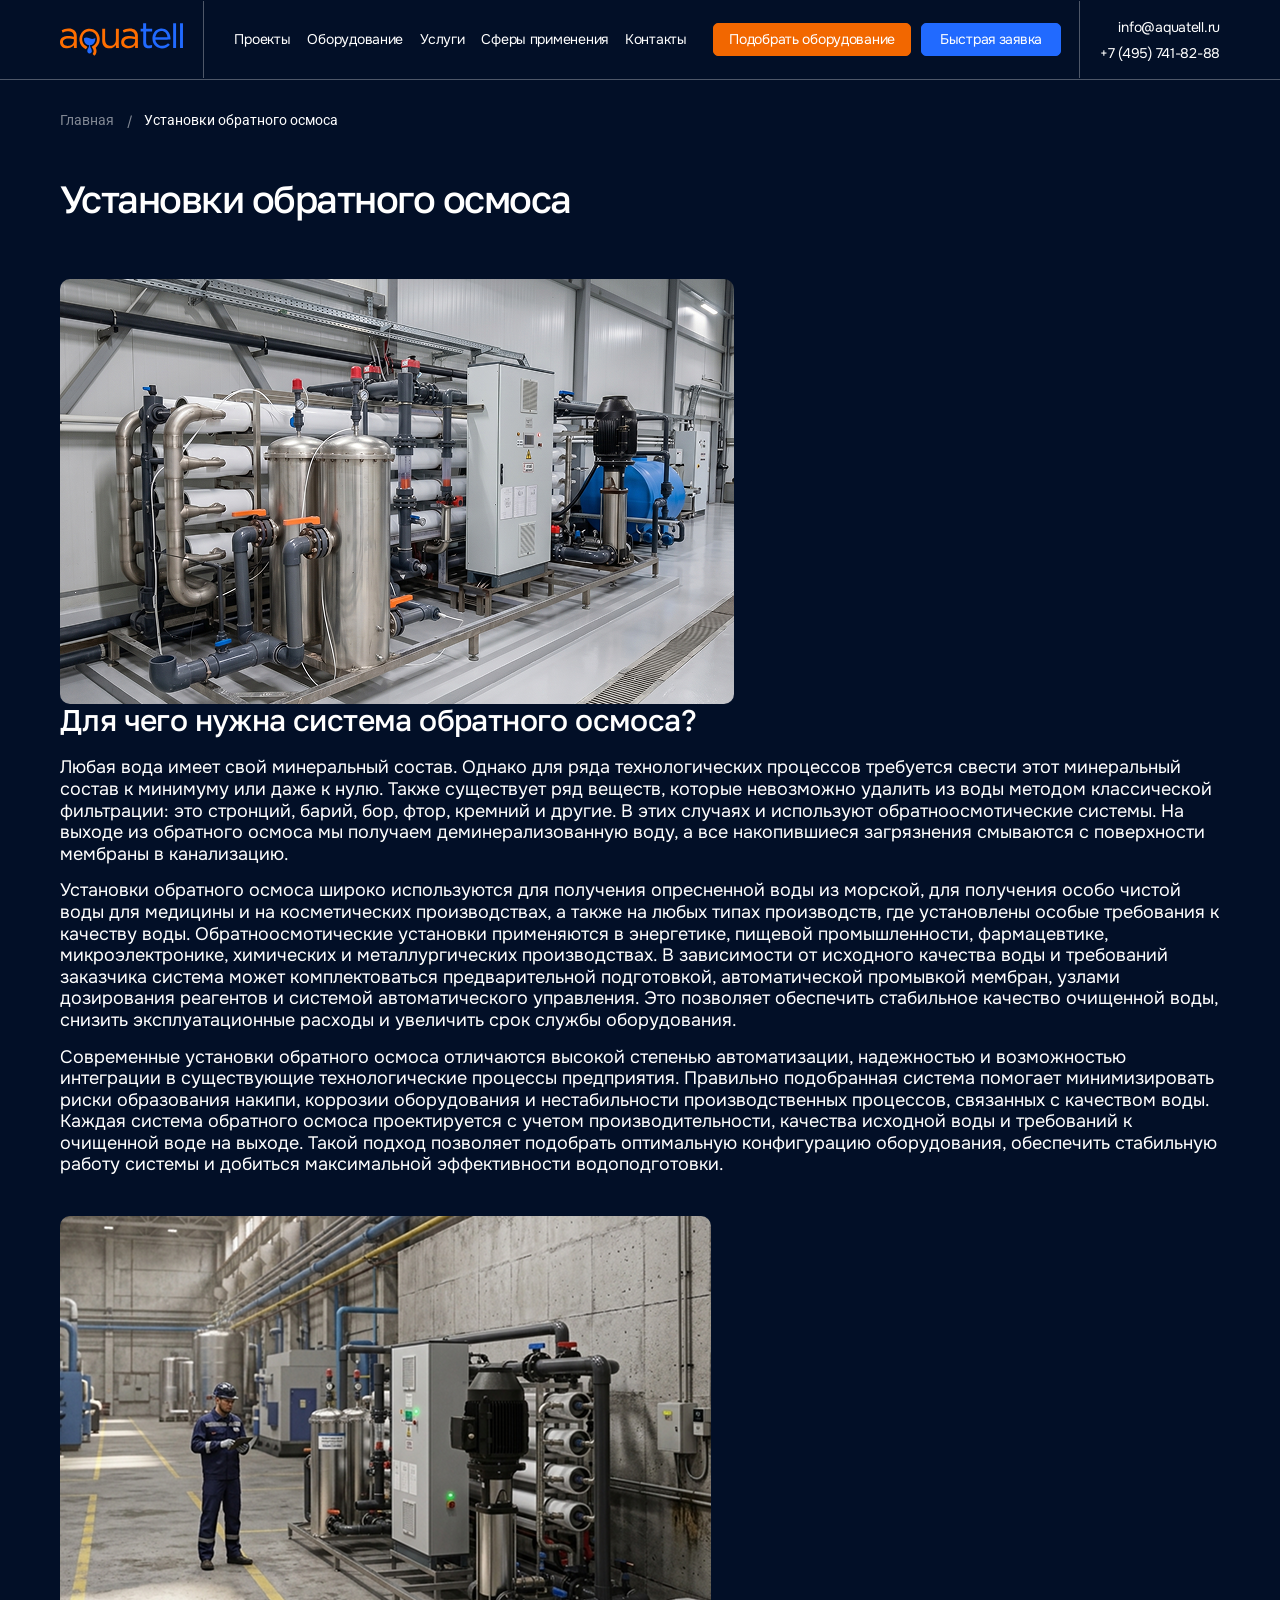
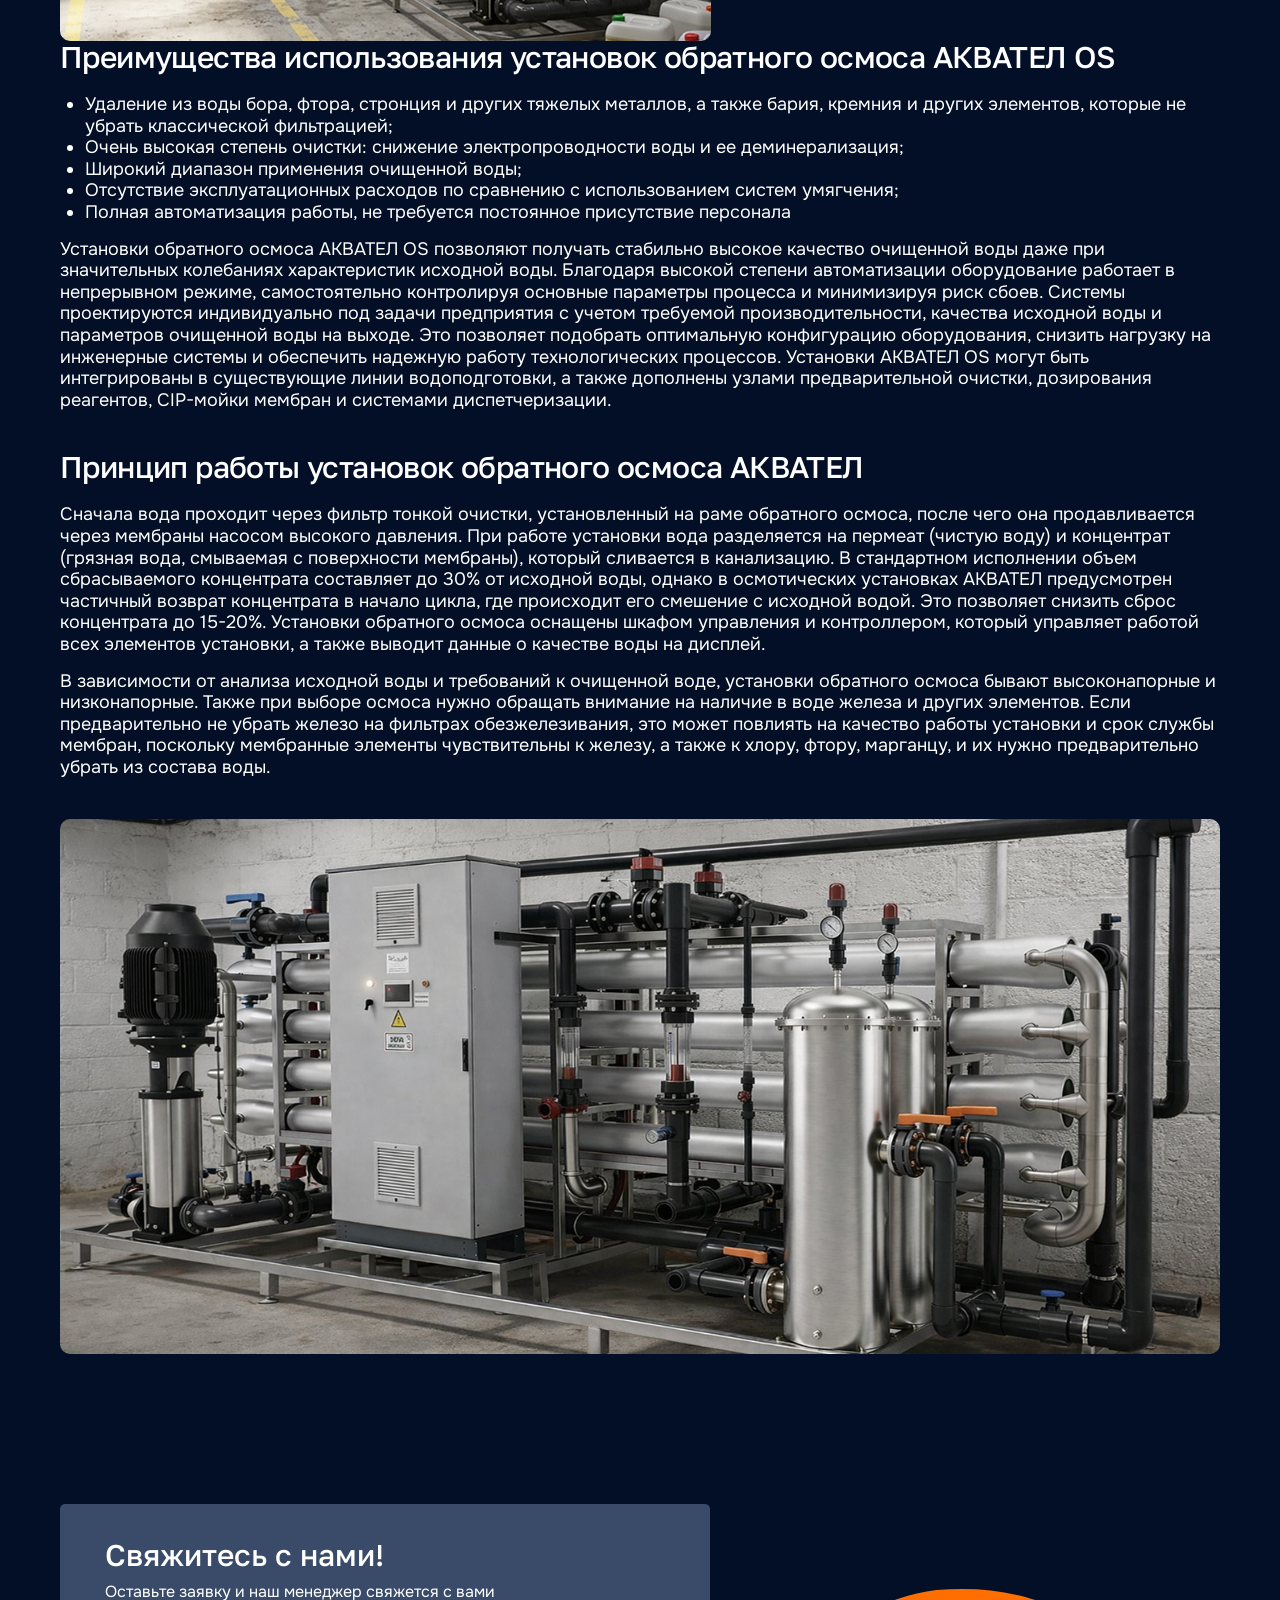
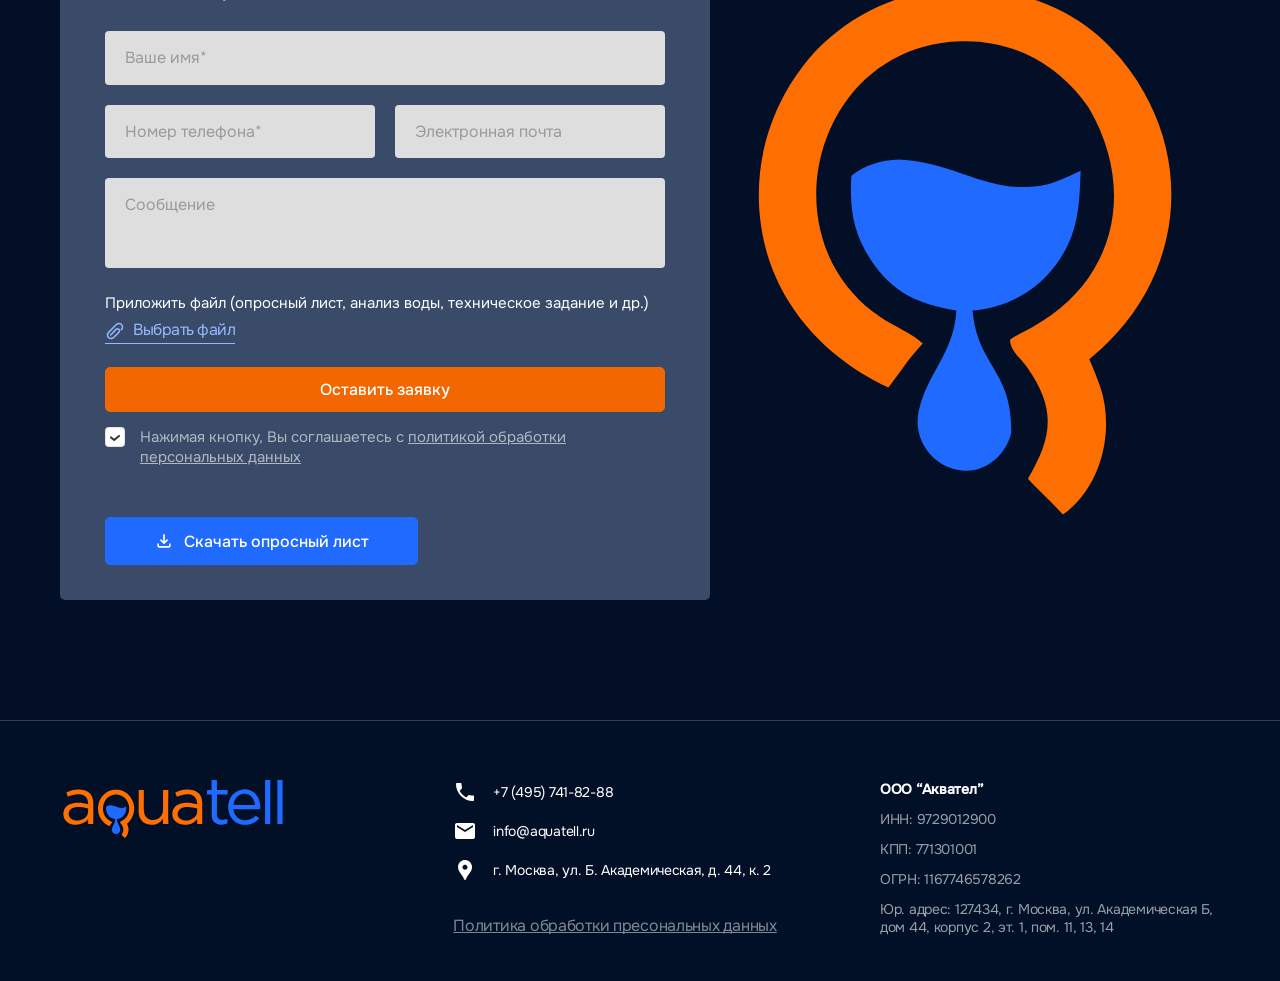
==== commit b2a90e52: "Add files via upload" ====
--- a/hardware-page.html
+++ b/hardware-page.html
@@ -27,15 +27,15 @@
   <body>
     <div class="visually-hidden"><svg xmlns="http://www.w3.org/2000/svg" xmlns:xlink="http://www.w3.org/1999/xlink"><defs>
 <clipPath id="clip0_566_2673">
-<rect width="24" height="24" fill="white"/>
+<rect width="24" height="24" fill="CurrentColor"/>
 </clipPath>
 
-<clipPath id="clip0_566_2668">
-<rect width="24" height="24" fill="white"/>
-</clipPath>
-
+    <clipPath id="clip0_981_2372">
+      <rect width="24" height="24" fill="CurrentColor"/>
+    </clipPath>
+  
 <clipPath id="clip0_566_2663">
-<rect width="24" height="24" fill="white"/>
+<rect width="24" height="24" fill="CurrentColor"/>
 </clipPath>
 </defs><symbol id="icon-arrow-right" viewBox="0 0 8 15"><g fill="none">
   <path d="M0.00180292 1.15557L1.1344 -0.00028038L7.3034 6.29913C7.40284 6.40006 7.48176 6.52009 7.53561 6.65231C7.58946 6.78452 7.61719 6.92631 7.61719 7.06951C7.61719 7.21272 7.58946 7.3545 7.53561 7.48672C7.48176 7.61893 7.40284 7.73896 7.3034 7.8399L1.1344 14.1426L0.00287008 12.9867L5.79291 7.07115L0.00180292 1.15557Z" fill="CurrentColor"/>
@@ -52,18 +52,18 @@
   <path fill-rule="evenodd" clip-rule="evenodd" d="M23.1626 6.83667C23.3381 7.01246 23.4367 7.25074 23.4367 7.49918C23.4367 7.74761 23.3381 7.98589 23.1626 8.16168L8.16255 23.1617C7.98483 23.3273 7.74978 23.4174 7.5069 23.4131C7.26402 23.4089 7.03229 23.3105 6.86052 23.1387C6.68876 22.9669 6.59037 22.7352 6.58608 22.4923C6.5818 22.2495 6.67195 22.0144 6.83755 21.8367L21.8376 6.83667C22.0133 6.66111 22.2516 6.5625 22.5001 6.5625C22.7485 6.5625 22.9868 6.66111 23.1626 6.83667Z" fill="CurrentColor"/>
 </g></symbol><symbol id="icon-delete" viewBox="0 0 16 16"><g fill="none">
 <path d="M12 4L4 12M4 4L12 12" stroke="#CE4242" stroke-width="2" stroke-linecap="round" stroke-linejoin="round"/>
-</g></symbol><symbol id="icon-download" viewBox="0 0 20 20"><g fill="none">
-<path d="M9.9987 12.834L5.83203 8.66732L6.9987 7.45898L9.16536 9.62565V2.83398H10.832V9.62565L12.9987 7.45898L14.1654 8.66732L9.9987 12.834ZM4.9987 16.1673C4.54036 16.1673 4.14814 16.0043 3.82203 15.6782C3.49592 15.352 3.33259 14.9595 3.33203 14.5007V12.0007H4.9987V14.5007H14.9987V12.0007H16.6654V14.5007C16.6654 14.959 16.5023 15.3515 16.1762 15.6782C15.8501 16.0048 15.4576 16.1679 14.9987 16.1673H4.9987Z" fill="CurrentColor"/>
+</g></symbol><symbol id="icon-download" viewBox="0 0 24 24"><g fill="none">
+<path d="M12 16L7 11L8.4 9.55L11 12.15V4H13V12.15L15.6 9.55L17 11L12 16ZM6 20C5.45 20 4.97917 19.8042 4.5875 19.4125C4.19583 19.0208 4 18.55 4 18V15H6V18H18V15H20V18C20 18.55 19.8042 19.0208 19.4125 19.4125C19.0208 19.8042 18.55 20 18 20H6Z" fill="CurrentColor"/>
 </g></symbol><symbol id="icon-loc" viewBox="0 0 24 24"><g fill="none">
 <g clip-path="url(#clip0_566_2673)">
-<path d="M12 2C8.13 2 5 5.13 5 9C5 10.74 5.5 12.37 6.41 13.84C7.36 15.38 8.61 16.7 9.57 18.24C10.04 18.99 10.38 19.69 10.74 20.5C11 21.05 11.21 22 12 22C12.79 22 13 21.05 13.25 20.5C13.62 19.69 13.95 18.99 14.42 18.24C15.38 16.71 16.63 15.39 17.58 13.84C18.5 12.37 19 10.74 19 9C19 5.13 15.87 2 12 2ZM12 11.75C10.62 11.75 9.5 10.63 9.5 9.25C9.5 7.87 10.62 6.75 12 6.75C13.38 6.75 14.5 7.87 14.5 9.25C14.5 10.63 13.38 11.75 12 11.75Z" fill="white"/>
+<path d="M12 2C8.13 2 5 5.13 5 9C5 10.74 5.5 12.37 6.41 13.84C7.36 15.38 8.61 16.7 9.57 18.24C10.04 18.99 10.38 19.69 10.74 20.5C11 21.05 11.21 22 12 22C12.79 22 13 21.05 13.25 20.5C13.62 19.69 13.95 18.99 14.42 18.24C15.38 16.71 16.63 15.39 17.58 13.84C18.5 12.37 19 10.74 19 9C19 5.13 15.87 2 12 2ZM12 11.75C10.62 11.75 9.5 10.63 9.5 9.25C9.5 7.87 10.62 6.75 12 6.75C13.38 6.75 14.5 7.87 14.5 9.25C14.5 10.63 13.38 11.75 12 11.75Z" fill="CurrentColor"/>
 </g>
 
 </g></symbol><symbol id="icon-mail" viewBox="0 0 24 24"><g fill="none">
-<g clip-path="url(#clip0_566_2668)">
-<path d="M20 4H4C2.9 4 2.01 4.9 2.01 6L2 18C2 19.1 2.9 20 4 20H20C21.1 20 22 19.1 22 18V6C22 4.9 21.1 4 20 4ZM20 8L12 13L4 8V6L12 11L20 6V8Z" fill="white"/>
-</g>
-
+  <g clip-path="url(#clip0_981_2372)">
+    <path d="M20 4H4C2.9 4 2.01 4.9 2.01 6L2 18C2 19.1 2.9 20 4 20H20C21.1 20 22 19.1 22 18V6C22 4.9 21.1 4 20 4ZM20 8L12 13L4 8V6L12 11L20 6V8Z" fill="CurrentColor"/>
+  </g>
+  
 </g></symbol><symbol id="icon-max" viewBox="0 0 16 16"><g fill="none">
 <path fill-rule="evenodd" clip-rule="evenodd" d="M8.17189 15.9543C6.60169 15.9543 5.87199 15.7241 4.60362 14.8032C3.80132 15.8392 1.26075 16.6489 1.14995 15.2637C1.14995 14.2239 0.92072 13.3452 0.660929 12.3859C0.351482 11.2041 0 9.888 0 7.98102C0 3.42646 3.72111 0 8.12987 0C12.5424 0 16 3.59529 16 8.02321C16.0148 12.3827 12.5125 15.9311 8.17189 15.9543ZM8.23685 3.93678C6.08977 3.82552 4.41641 5.31812 4.04583 7.6587C3.7402 9.59641 4.2827 11.9562 4.74497 12.079C4.96655 12.1327 5.52434 11.6799 5.87199 11.3307C6.44687 11.7296 7.11631 11.9691 7.81279 12.0252C10.0375 12.1327 11.9385 10.4317 12.0878 8.19974C12.1748 5.96306 10.4619 4.06863 8.23685 3.94063V3.93678Z" fill="CurrentColor"/>
 </g></symbol><symbol id="icon-minus" viewBox="0 0 18 18"><g fill="none">
@@ -73,7 +73,7 @@
   <path d="M3.75 9H14.25" stroke="CurrentColor" stroke-linecap="round" stroke-linejoin="round"/>
 </g></symbol><symbol id="icon-tel" viewBox="0 0 24 24"><g fill="none">
 <g clip-path="url(#clip0_566_2663)">
-<path d="M6.62 10.79C8.06 13.62 10.38 15.93 13.21 17.38L15.41 15.18C15.68 14.91 16.08 14.82 16.43 14.94C17.55 15.31 18.76 15.51 20 15.51C20.55 15.51 21 15.96 21 16.51V20C21 20.55 20.55 21 20 21C10.61 21 3 13.39 3 4C3 3.45 3.45 3 4 3H7.5C8.05 3 8.5 3.45 8.5 4C8.5 5.25 8.7 6.45 9.07 7.57C9.18 7.92 9.1 8.31 8.82 8.59L6.62 10.79Z" fill="white"/>
+<path d="M6.62 10.79C8.06 13.62 10.38 15.93 13.21 17.38L15.41 15.18C15.68 14.91 16.08 14.82 16.43 14.94C17.55 15.31 18.76 15.51 20 15.51C20.55 15.51 21 15.96 21 16.51V20C21 20.55 20.55 21 20 21C10.61 21 3 13.39 3 4C3 3.45 3.45 3 4 3H7.5C8.05 3 8.5 3.45 8.5 4C8.5 5.25 8.7 6.45 9.07 7.57C9.18 7.92 9.1 8.31 8.82 8.59L6.62 10.79Z" fill="CurrentColor"/>
 </g>
 
 </g></symbol><symbol id="icon-tg" viewBox="0 0 26 26"><g fill="none">
@@ -145,9 +145,11 @@
         <section class="hardware template">
           <div class="container">
             <div class="template__content">
-              <h2>Установки обратного осмоса</h2><img src="img/content/template/img-01.png" width="674" height="425" align="right">
+              <h2>Установки обратного осмоса</h2><img class="alignright" src="img/content/template/img-01.png" width="674" height="425">
               <h3>Для чего нужна система обратного осмоса?</h3>
-              <p>Любая вода имеет свой минеральный состав. Однако для ряда технологических процессов требуется свести этот минеральный состав к минимуму или даже к нулю. Также существует ряд веществ, которые невозможно удалить из воды методом классической фильтрации: это стронций, барий, бор, фтор, кремний и другие. В этих случаях и используют обратноосмотические системы. На выходе из обратного осмоса мы получаем деминерализованную воду, а все накопившиеся загрязнения смываются с поверхности мембраны в канализацию. Установки обратного осмоса широко используются для получения опресненной воды из морской, для получения особо чистой воды для медицины и на косметических производствах, а также на любых типах производств, где установлены особые требования к качеству воды. Обратноосмотические установки применяются в энергетике, пищевой промышленности, фармацевтике, микроэлектронике, химических и металлургических производствах. В зависимости от исходного качества воды и требований заказчика система может комплектоваться предварительной подготовкой, автоматической промывкой мембран, узлами дозирования реагентов и системой автоматического управления. Это позволяет обеспечить стабильное качество очищенной воды, снизить эксплуатационные расходы и увеличить срок службы оборудования. Современные установки обратного осмоса отличаются высокой степенью автоматизации, надежностью и возможностью интеграции в существующие технологические процессы предприятия. Правильно подобранная система помогает минимизировать риски образования накипи, коррозии оборудования  и нестабильности производственных процессов, связанных с качеством воды. Каждая система обратного осмоса проектируется с учетом производительности, качества исходной воды и требований к очищенной воде на выходе. Такой подход позволяет подобрать оптимальную конфигурацию оборудования, обеспечить стабильную работу системы и добиться максимальной эффективности водоподготовки.</p><img src="img/content/template/img-02.png" width="651" height="425" align="left">
+              <p>Любая вода имеет свой минеральный состав. Однако для ряда технологических процессов требуется свести этот минеральный состав к минимуму или даже к нулю. Также существует ряд веществ, которые невозможно удалить из воды методом классической фильтрации: это стронций, барий, бор, фтор, кремний и другие. В этих случаях и используют обратноосмотические системы. На выходе из обратного осмоса мы получаем деминерализованную воду, а все накопившиеся загрязнения смываются с поверхности мембраны в канализацию. </p>
+              <p>Установки обратного осмоса широко используются для получения опресненной воды из морской, для получения особо чистой воды для медицины и на косметических производствах, а также на любых типах производств, где установлены особые требования к качеству воды. Обратноосмотические установки применяются в энергетике, пищевой промышленности, фармацевтике, микроэлектронике, химических и металлургических производствах. В зависимости от исходного качества воды и требований заказчика система может комплектоваться предварительной подготовкой, автоматической промывкой мембран, узлами дозирования реагентов и системой автоматического управления. Это позволяет обеспечить стабильное качество очищенной воды, снизить эксплуатационные расходы и увеличить срок службы оборудования. </p>
+              <p>Современные установки обратного осмоса отличаются высокой степенью автоматизации, надежностью и возможностью интеграции в существующие технологические процессы предприятия. Правильно подобранная система помогает минимизировать риски образования накипи, коррозии оборудования  и нестабильности производственных процессов, связанных с качеством воды. Каждая система обратного осмоса проектируется с учетом производительности, качества исходной воды и требований к очищенной воде на выходе. Такой подход позволяет подобрать оптимальную конфигурацию оборудования, обеспечить стабильную работу системы и добиться максимальной эффективности водоподготовки.</p><img class="alignleft" src="img/content/template/img-02.png" width="651" height="425">
               <h3>Преимущества использования установок обратного осмоса АКВАТЕЛ OS</h3>
               <ul> 
                 <li>Удаление из воды бора, фтора, стронция и других тяжелых металлов, а также бария, кремния и других элементов, которые не убрать классической фильтрацией;</li>
@@ -158,7 +160,8 @@
               </ul>
               <p>Установки обратного осмоса АКВАТЕЛ OS позволяют получать стабильно высокое качество очищенной воды даже при значительных колебаниях характеристик исходной воды. Благодаря высокой степени автоматизации оборудование работает в непрерывном режиме, самостоятельно контролируя основные параметры процесса и минимизируя риск сбоев. Системы проектируются индивидуально под задачи предприятия с учетом  требуемой производительности, качества исходной воды и параметров  очищенной воды на выходе. Это позволяет подобрать оптимальную конфигурацию оборудования, снизить нагрузку на инженерные системы и обеспечить надежную работу технологических процессов. Установки АКВАТЕЛ OS могут быть интегрированы в существующие линии водоподготовки, а также дополнены узлами предварительной очистки, дозирования реагентов, CIP-мойки мембран и системами диспетчеризации.</p>
               <h3>Принцип работы установок обратного осмоса АКВАТЕЛ</h3>
-              <p>Сначала вода проходит через фильтр тонкой очистки, установленный на раме обратного осмоса, после чего она продавливается через мембраны насосом высокого давления. При работе установки вода разделяется на пермеат (чистую воду) и концентрат (грязная вода, смываемая с поверхности мембраны), который сливается в канализацию. В стандартном исполнении объем сбрасываемого концентрата составляет до 30% от исходной воды, однако в осмотических установках АКВАТЕЛ предусмотрен частичный возврат концентрата в начало цикла, где происходит его смешение с исходной водой. Это позволяет снизить сброс концентрата до 15-20%. Установки обратного осмоса оснащены шкафом управления и контроллером, который управляет работой всех элементов установки, а также выводит данные о качестве воды на дисплей. В зависимости от анализа исходной воды и требований к очищенной воде, установки обратного осмоса бывают высоконапорные и низконапорные. Также при выборе осмоса нужно обращать внимание на наличие в воде железа и других элементов. Если предварительно не убрать железо на фильтрах обезжелезивания, это может повлиять на качество работы установки и срок службы мембран, поскольку мембранные элементы чувствительны к железу, а также к хлору, фтору, марганцу, и их нужно предварительно убрать из состава воды.</p><img src="img/content/template/img-03.png" width="1440" height="665" align="center">
+              <p>Сначала вода проходит через фильтр тонкой очистки, установленный на раме обратного осмоса, после чего она продавливается через мембраны насосом высокого давления. При работе установки вода разделяется на пермеат (чистую воду) и концентрат (грязная вода, смываемая с поверхности мембраны), который сливается в канализацию. В стандартном исполнении объем сбрасываемого концентрата составляет до 30% от исходной воды, однако в осмотических установках АКВАТЕЛ предусмотрен частичный возврат концентрата в начало цикла, где происходит его смешение с исходной водой. Это позволяет снизить сброс концентрата до 15-20%. Установки обратного осмоса оснащены шкафом управления и контроллером, который управляет работой всех элементов установки, а также выводит данные о качестве воды на дисплей. </p>
+              <p>В зависимости от анализа исходной воды и требований к очищенной воде, установки обратного осмоса бывают высоконапорные и низконапорные. Также при выборе осмоса нужно обращать внимание на наличие в воде железа и других элементов. Если предварительно не убрать железо на фильтрах обезжелезивания, это может повлиять на качество работы установки и срок службы мембран, поскольку мембранные элементы чувствительны к железу, а также к хлору, фтору, марганцу, и их нужно предварительно убрать из состава воды.</p><img class="aligncenter" src="img/content/template/img-03.png" width="1440" height="665">
             </div>
           </div>
         </section>
@@ -249,7 +252,7 @@
               <h3 class="footer__subtitle">ООО “Аквател”</h3>
               <p>ИНН: 9729012900</p>
               <p>КПП: 771301001</p>
-              <p>pОГРН: 1167746578262</p>
+              <p>ОГРН: 1167746578262</p>
               <p>Юр. адрес: 127434, г. Москва, ул. Академическая Б, дом 44, корпус 2, эт. 1, пом. 11, 13, 14 </p>
             </div><a class="footer__privacy footer__privacy--mobile" href="#">Политика обработки пресональных данных</a>
           </div>
@@ -711,7 +714,7 @@
                     </label>
                   </div>
                 </div>
-                <button class="btn feedback-form__btn" type="submit">Подобрать оборудование
+                <button class="btn feedback-form__btn" type="submit">Оставить заявку
                 </button>
                 <div class="custom-checkbox" data-validation-type="checkbox">
                   <label>
